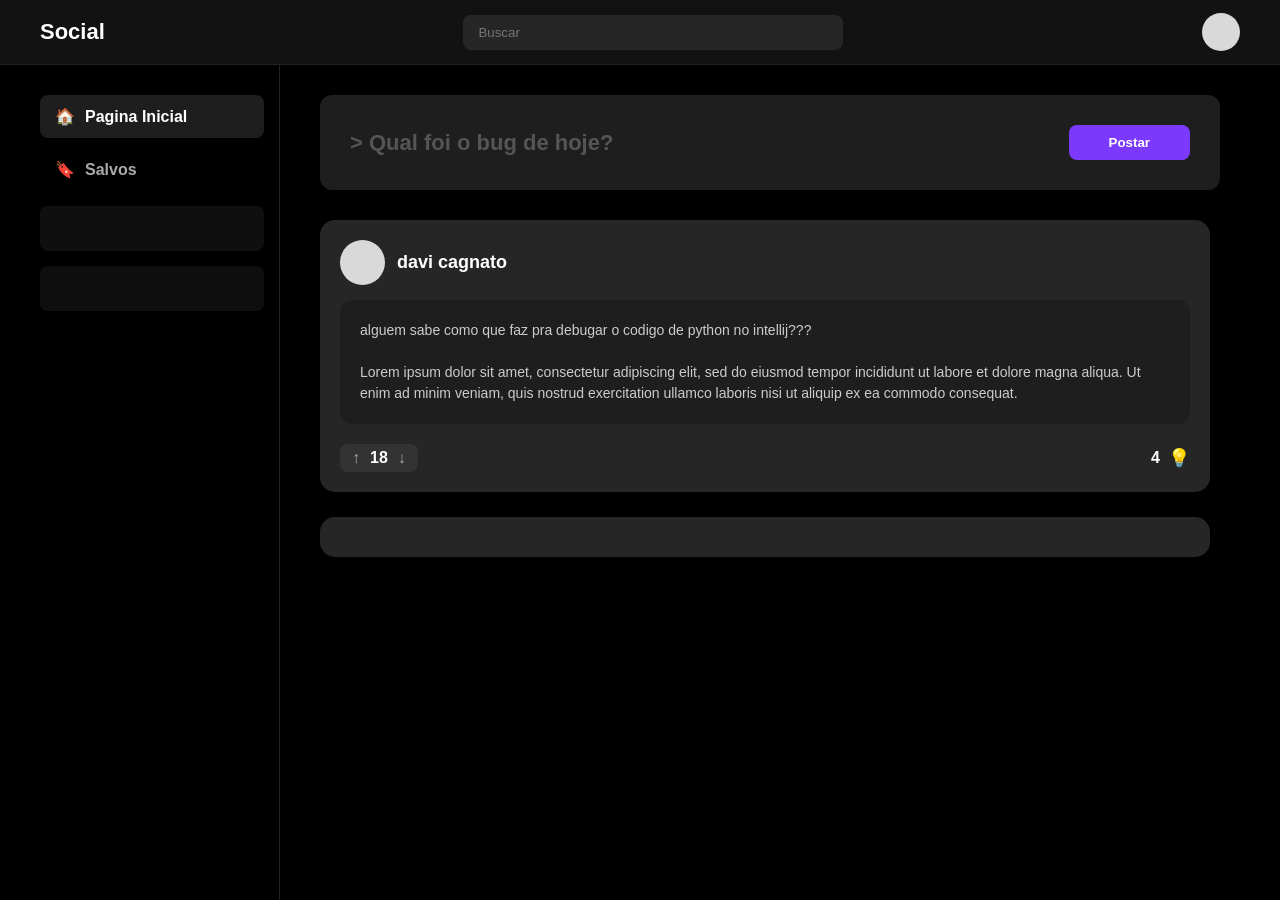
==== public/home/index.html @ e81e312e "wip: salvandoo" ====
<!DOCTYPE html>
<html lang="pt-BR">
<head>
    <meta charset="UTF-8">
    <meta name="viewport" content="width=device-width, initial-scale=1.0">
    <title>Social - Home</title>
    <link rel="stylesheet" href="style.css">
</head>
<body class="dark-theme">

    <header class="app-header">
        <div class="header-container">
            <a href="index.html" class="logo-section logo-link" aria-label="Ir para a pagina inicial">
                <span class="logo-text">Social</span>
                <div class="logo-icon"></div>
            </a>
            <div class="search-section">
                <input type="text" id="search-bar" placeholder="Buscar" class="search-bar">
                <div id="search-results" class="search-results"></div>
            </div>
            <a href="../perfil/perfil.html" class="user-section user-link" aria-label="Ir para o perfil">
                <div class="header-user-avatar"></div>
            </a>
        </div>
    </header>

    <main class="main-content">
        <div class="home-grid">
            <nav class="nav-sidebar">
                <a href="index.html" class="nav-item nav-link active">
                    <span class="nav-icon">&#127968;</span>
                    Pagina Inicial
                </a>
                <div class="nav-item">
                    <span class="nav-icon">&#128278;</span>
                    Salvos
                </div>
                <div class="nav-placeholder"></div>
                <div class="nav-placeholder"></div>
            </nav>

            <section class="feed-section">
                <div class="create-post-card">
                    <h2 class="post-prompt">&gt; Qual foi o bug de hoje?</h2>
                    <button class="btn-postar">Postar</button>
                </div>

                <div class="feed-scroll">
                    <article class="post-card">
                        <header class="post-header">
                            <div class="post-user-avatar"></div>
                            <span class="post-user-name">davi cagnato</span>
                        </header>
                        <div class="post-content-box">
                            <p class="post-text">
                                alguem sabe como que faz pra debugar o codigo de python no intellij??? <br><br>
                                Lorem ipsum dolor sit amet, consectetur adipiscing elit, sed do eiusmod tempor incididunt ut labore et dolore magna aliqua. Ut enim ad minim veniam, quis nostrud exercitation ullamco laboris nisi ut aliquip ex ea commodo consequat.
                            </p>
                        </div>

                        <footer class="post-footer">
                            <div class="post-votes">
                                <span class="vote-arrow">&#8593;</span>
                                <span class="vote-count">18</span>
                                <span class="vote-arrow">&#8595;</span>
                            </div>
                            <div class="post-reactions">
                                <span class="reaction-count">4</span>
                                <span class="reaction-icon">&#128161;</span>
                            </div>
                        </footer>
                    </article>

                    <article class="post-card"></article>
                </div>
            </section>
        </div>
    </main>

    <script src="script.js"></script>
</body>
</html>
---- public/home/style.css ----
/* --- CONFIGURACOES GERAIS --- */
* { margin: 0; padding: 0; box-sizing: border-box; font-family: 'Inter', sans-serif; }
body.dark-theme { background-color: #000; color: #fff; height: 100vh; display: flex; flex-direction: column; overflow: hidden; }

/* HEADER */
.app-header { background-color: #121212; border-bottom: 1px solid #222; padding: 0 20px; height: 65px; display: flex; align-items: center; flex-shrink: 0; }
.header-container { width: 100%; max-width: 1200px; margin: 0 auto; display: flex; justify-content: space-between; align-items: center; gap: 20px; }
.logo-section, .user-section { display: flex; align-items: center; }
.logo-link, .user-link, .nav-link { text-decoration: none; color: inherit; }
.user-link { flex-shrink: 0; cursor: pointer; border-radius: 999px; }
.user-link:hover .header-user-avatar { box-shadow: 0 0 0 3px rgba(123, 57, 253, 0.35); }
.logo-text { font-size: 22px; font-weight: 800; }
.search-section { position: relative; flex: 1; max-width: 380px; margin: 0 24px; }
.search-bar { background-color: #262626; border: none; border-radius: 8px; padding: 10px 15px; color: #fff; width: 100%; outline: none; }
.search-results { position: absolute; top: calc(100% + 8px); left: 0; width: 100%; background-color: #1e1e1e; border: 1px solid #333; border-radius: 10px; display: none; overflow: hidden; z-index: 20; }
.search-results.show { display: block; }
.search-item { padding: 12px 15px; border-bottom: 1px solid #2c2c2c; color: #fff; }
.search-item:last-child { border-bottom: none; }
.search-item strong { color: #7B39FD; }
.search-empty { padding: 12px 15px; color: #aaa; }
.header-user-avatar { width: 38px; height: 38px; background-color: #D9D9D9; border-radius: 50%; }

/* LAYOUT HOME */
.main-content { flex-grow: 1; width: 100%; max-width: 1200px; margin: 0 auto; height: 100%; }
.home-grid { display: grid; grid-template-columns: 240px 1fr; gap: 20px; height: 100%; }

/* SIDEBAR DE NAVEGACAO */
.nav-sidebar { padding-top: 30px; border-right: 1px solid #222; display: flex; flex-direction: column; gap: 10px; padding-right: 15px; }
.nav-item { padding: 12px 15px; border-radius: 8px; cursor: pointer; display: flex; align-items: center; gap: 10px; font-weight: 600; color: #aaa; transition: 0.2s; }
.nav-item.active { background-color: #1e1e1e; color: #fff; }
.nav-item:hover { background-color: #1a1a1a; color: #fff; }
.nav-placeholder { height: 45px; background-color: #1e1e1e; border-radius: 8px; opacity: 0.5; margin-top: 5px; }

/* FEED SECTION */
.feed-section { padding: 30px 20px; display: flex; flex-direction: column; gap: 30px; overflow: hidden; }
.feed-scroll { display: flex; flex-direction: column; gap: 25px; overflow-y: auto; padding-right: 10px; scrollbar-width: none; }
.feed-scroll::-webkit-scrollbar { display: none; }

/* BOX DE CRIAR POST */
.create-post-card { background-color: #1e1e1e; border-radius: 12px; padding: 30px; display: flex; justify-content: space-between; align-items: center; }
.post-prompt { font-size: 22px; color: #555; font-weight: 700; }
.btn-postar { background-color: #7B39FD; color: #fff; border: none; padding: 10px 40px; border-radius: 8px; font-weight: 700; cursor: pointer; transition: 0.2s; }
.btn-postar:hover { background-color: #6a2ee0; }

/* CARD DE POST */
.post-card { background-color: #262626; border-radius: 15px; padding: 20px; display: flex; flex-direction: column; gap: 15px; }
.post-header { display: flex; align-items: center; gap: 12px; }
.post-user-avatar { width: 45px; height: 45px; background-color: #D9D9D9; border-radius: 50%; }
.post-user-name { font-weight: 700; font-size: 18px; color: #fff; }

/* CAIXA DE TEXTO DO POST */
.post-content-box { background-color: #1e1e1e; border-radius: 12px; padding: 20px; }
.post-text { font-size: 14px; color: #ccc; line-height: 1.5; }

/* FOOTER DO POST */
.post-footer { display: flex; justify-content: space-between; align-items: center; padding-top: 5px; }
.post-votes { background-color: #333; padding: 5px 12px; border-radius: 8px; display: flex; align-items: center; gap: 10px; color: #aaa; }
.vote-arrow { cursor: pointer; font-weight: bold; }
.vote-count { font-weight: 700; color: #fff; }

.post-reactions { display: flex; align-items: center; gap: 8px; color: #fff; font-weight: 700; }
.reaction-icon { font-size: 18px; }

@media (max-width: 900px) {
  .home-grid {
    grid-template-columns: 200px 1fr;
    gap: 16px;
  }

  .feed-section {
    padding: 24px 16px 32px 0;
  }

  .create-post-card {
    padding: 24px;
  }
}

@media (max-width: 768px) {
  body.dark-theme {
    min-height: 100vh;
    height: auto;
    overflow-y: auto;
  }

  .app-header {
    height: auto;
    padding: 16px;
  }

  .header-container {
    flex-wrap: wrap;
    gap: 12px;
  }

  .search-section {
    order: 3;
    flex-basis: 100%;
    max-width: none;
    margin: 0;
  }

  .main-content {
    height: auto;
    padding: 0 16px 24px;
  }

  .home-grid {
    grid-template-columns: 1fr;
    height: auto;
    gap: 0;
  }

  .nav-sidebar {
    padding: 16px 0;
    padding-right: 0;
    border-right: none;
    border-bottom: 1px solid #222;
    flex-direction: row;
    overflow-x: auto;
  }

  .nav-item,
  .nav-placeholder {
    flex: 0 0 auto;
  }

  .feed-section {
    padding: 20px 0 32px;
    overflow: visible;
  }

  .feed-scroll {
    overflow: visible;
    padding-right: 0;
  }

  .create-post-card {
    flex-direction: column;
    align-items: flex-start;
    gap: 16px;
  }

  .btn-postar {
    width: 100%;
  }
}

@media (max-width: 480px) {
  .app-header {
    padding: 12px;
  }

  .main-content {
    padding: 0 12px 20px;
  }

  .search-bar {
    padding: 12px 14px;
  }

  .create-post-card,
  .post-card {
    padding: 18px;
  }

  .post-prompt {
    font-size: 18px;
  }
}
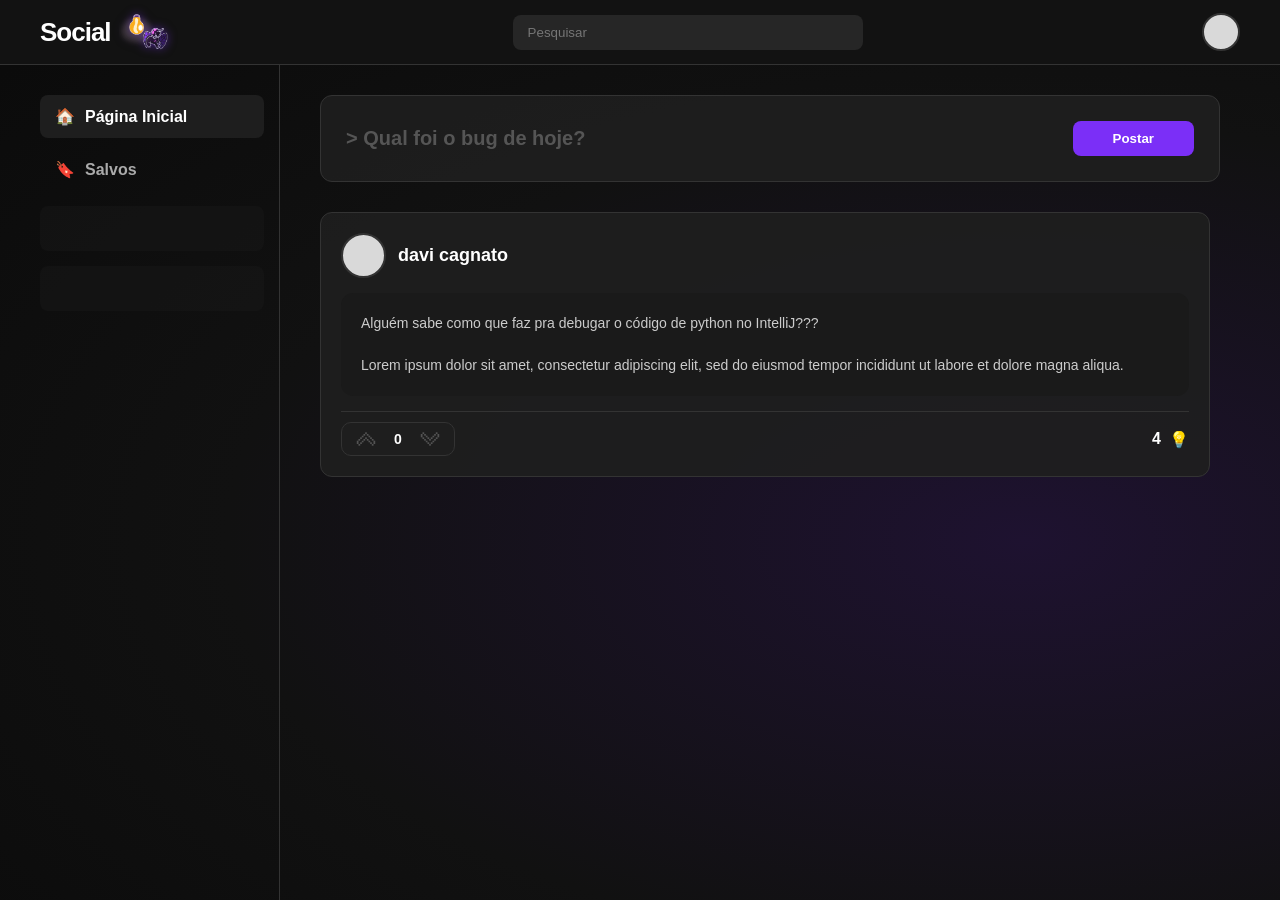
==== commit 10810401: "Mudanças na home e perfil Aplicação da identidade visual nas telas, implementação das funcionalidade" ====
--- a/public/home/index.html
+++ b/public/home/index.html
@@ -3,37 +3,35 @@
 <head>
     <meta charset="UTF-8">
     <meta name="viewport" content="width=device-width, initial-scale=1.0">
-    <title>Social - Home</title>
+    <title>SocialBit - Home</title>
     <link rel="stylesheet" href="style.css">
 </head>
 <body class="dark-theme">
 
     <header class="app-header">
         <div class="header-container">
-            <a href="index.html" class="logo-section logo-link" aria-label="Ir para a pagina inicial">
+            <a href="index.html" class="logo-section logo-link">
                 <span class="logo-text">Social</span>
-                <div class="logo-icon"></div>
+                <img src="../img/bitLampada.png" alt="Bug BitSocial" class="logo-icon-img">
             </a>
             <div class="search-section">
-                <input type="text" id="search-bar" placeholder="Buscar" class="search-bar">
-                <div id="search-results" class="search-results"></div>
+                <input type="text" placeholder="Pesquisar" class="search-bar">
             </div>
-            <a href="../perfil/perfil.html" class="user-section user-link" aria-label="Ir para o perfil">
-                <div class="header-user-avatar"></div>
+            <a href="../perfil/perfil.html" class="user-section user-link">
+                <div class="header-user-avatar" id="header-avatar"></div>
             </a>
         </div>
     </header>
 
     <main class="main-content">
         <div class="home-grid">
+            
             <nav class="nav-sidebar">
-                <a href="index.html" class="nav-item nav-link active">
-                    <span class="nav-icon">&#127968;</span>
-                    Pagina Inicial
-                </a>
-                <div class="nav-item">
-                    <span class="nav-icon">&#128278;</span>
-                    Salvos
+                <div class="nav-item active" data-target="home">
+                    <span class="nav-icon">🏠</span> Página Inicial
+                </div>
+                <div class="nav-item" data-target="saved">
+                    <span class="nav-icon">🔖</span> Salvos
                 </div>
                 <div class="nav-placeholder"></div>
                 <div class="nav-placeholder"></div>
@@ -41,7 +39,7 @@
 
             <section class="feed-section">
                 <div class="create-post-card">
-                    <h2 class="post-prompt">&gt; Qual foi o bug de hoje?</h2>
+                    <h2 class="post-prompt">> Qual foi o bug de hoje?</h2>
                     <button class="btn-postar">Postar</button>
                 </div>
 
@@ -51,27 +49,27 @@
                             <div class="post-user-avatar"></div>
                             <span class="post-user-name">davi cagnato</span>
                         </header>
+                        
                         <div class="post-content-box">
                             <p class="post-text">
-                                alguem sabe como que faz pra debugar o codigo de python no intellij??? <br><br>
-                                Lorem ipsum dolor sit amet, consectetur adipiscing elit, sed do eiusmod tempor incididunt ut labore et dolore magna aliqua. Ut enim ad minim veniam, quis nostrud exercitation ullamco laboris nisi ut aliquip ex ea commodo consequat.
+                                Alguém sabe como que faz pra debugar o código de python no IntelliJ??? <br><br>
+                                Lorem ipsum dolor sit amet, consectetur adipiscing elit, sed do eiusmod tempor incididunt ut labore et dolore magna aliqua.
                             </p>
                         </div>
 
                         <footer class="post-footer">
                             <div class="post-votes">
-                                <span class="vote-arrow">&#8593;</span>
-                                <span class="vote-count">18</span>
-                                <span class="vote-arrow">&#8595;</span>
+                                <div class="vote-arrow upvote" aria-label="Upvote"></div>
+                                <span class="vote-count">0</span>
+                                <div class="vote-arrow downvote" aria-label="Downvote"></div>
                             </div>
                             <div class="post-reactions">
                                 <span class="reaction-count">4</span>
-                                <span class="reaction-icon">&#128161;</span>
+                                <span class="reaction-icon">💡</span>
                             </div>
+
                         </footer>
                     </article>
-
-                    <article class="post-card"></article>
                 </div>
             </section>
         </div>
@@ -79,4 +77,4 @@
 
     <script src="script.js"></script>
 </body>
-</html>
+</html>
--- a/public/home/style.css
+++ b/public/home/style.css
@@ -1,170 +1,331 @@
-/* --- CONFIGURACOES GERAIS --- */
-* { margin: 0; padding: 0; box-sizing: border-box; font-family: 'Inter', sans-serif; }
-body.dark-theme { background-color: #000; color: #fff; height: 100vh; display: flex; flex-direction: column; overflow: hidden; }
-
-/* HEADER */
-.app-header { background-color: #121212; border-bottom: 1px solid #222; padding: 0 20px; height: 65px; display: flex; align-items: center; flex-shrink: 0; }
-.header-container { width: 100%; max-width: 1200px; margin: 0 auto; display: flex; justify-content: space-between; align-items: center; gap: 20px; }
-.logo-section, .user-section { display: flex; align-items: center; }
-.logo-link, .user-link, .nav-link { text-decoration: none; color: inherit; }
-.user-link { flex-shrink: 0; cursor: pointer; border-radius: 999px; }
-.user-link:hover .header-user-avatar { box-shadow: 0 0 0 3px rgba(123, 57, 253, 0.35); }
-.logo-text { font-size: 22px; font-weight: 800; }
-.search-section { position: relative; flex: 1; max-width: 380px; margin: 0 24px; }
-.search-bar { background-color: #262626; border: none; border-radius: 8px; padding: 10px 15px; color: #fff; width: 100%; outline: none; }
-.search-results { position: absolute; top: calc(100% + 8px); left: 0; width: 100%; background-color: #1e1e1e; border: 1px solid #333; border-radius: 10px; display: none; overflow: hidden; z-index: 20; }
-.search-results.show { display: block; }
-.search-item { padding: 12px 15px; border-bottom: 1px solid #2c2c2c; color: #fff; }
-.search-item:last-child { border-bottom: none; }
-.search-item strong { color: #7B39FD; }
-.search-empty { padding: 12px 15px; color: #aaa; }
-.header-user-avatar { width: 38px; height: 38px; background-color: #D9D9D9; border-radius: 50%; }
-
-/* LAYOUT HOME */
-.main-content { flex-grow: 1; width: 100%; max-width: 1200px; margin: 0 auto; height: 100%; }
-.home-grid { display: grid; grid-template-columns: 240px 1fr; gap: 20px; height: 100%; }
-
-/* SIDEBAR DE NAVEGACAO */
-.nav-sidebar { padding-top: 30px; border-right: 1px solid #222; display: flex; flex-direction: column; gap: 10px; padding-right: 15px; }
-.nav-item { padding: 12px 15px; border-radius: 8px; cursor: pointer; display: flex; align-items: center; gap: 10px; font-weight: 600; color: #aaa; transition: 0.2s; }
-.nav-item.active { background-color: #1e1e1e; color: #fff; }
-.nav-item:hover { background-color: #1a1a1a; color: #fff; }
-.nav-placeholder { height: 45px; background-color: #1e1e1e; border-radius: 8px; opacity: 0.5; margin-top: 5px; }
-
-/* FEED SECTION */
-.feed-section { padding: 30px 20px; display: flex; flex-direction: column; gap: 30px; overflow: hidden; }
-.feed-scroll { display: flex; flex-direction: column; gap: 25px; overflow-y: auto; padding-right: 10px; scrollbar-width: none; }
+/* 1. Importação da Fonte Orbitron e Reset de Base */
+@import url("https://fonts.googleapis.com/css2?family=Orbitron:wght@400..900&display=swap");
+
+:root {
+  --bg-color: #0d0d0d;
+  --card-bg: #1e1e1ee6;
+  --input-bg: #262626;
+  --accent-purple: #7b2ff7;
+  --text-white: #ffffff;
+  --text-label: #a0a0a0;
+  --border-color: #333; /* Cor das bordas finas */
+  --upvote-color: #ff4d4d; /* Vermelho para Upvote */
+  --downvote-color: #7b2ff7; /* Roxo para Downvote */
+}
+
+/* 2. Configurações Base do Projeto */
+* {
+    margin: 0;
+    padding: 0;
+    box-sizing: border-box;
+    font-family: "Orbitron", sans-serif; /* Identidade SocialBit */
+}
+
+body.dark-theme {
+    /* Fundo radial geométrico padronizado */
+    background: radial-gradient(ellipse at 80% 60%, #1e1230 0%, #111 55%, #0a0a0a 100%);
+    color: var(--text-white);
+    height: 100vh;
+    display: flex;
+    flex-direction: column;
+    overflow: hidden;
+}
+
+/* --- CABEÇALHO --- */
+.app-header {
+    background-color: #121212;
+    border-bottom: 1px solid var(--border-color);
+    padding: 0 20px;
+    height: 65px;
+    display: flex;
+    align-items: center;
+    flex-shrink: 0;
+}
+
+.header-container {
+    width: 100%;
+    max-width: 1200px;
+    margin: 0 auto;
+    display: flex;
+    justify-content: space-between;
+    align-items: center;
+}
+
+.logo-section { 
+    display: flex; 
+    align-items: center; 
+    gap: 8px; 
+    text-decoration: none; 
+}
+
+.logo-text { 
+    font-size: 26px; 
+    font-weight: 900; 
+    color: #fff; 
+    letter-spacing: -1px; 
+}
+
+.logo-icon-img { 
+    height: 38px; 
+    width: auto; 
+    filter: drop-shadow(0 0 5px rgba(123, 47, 247, 0.5)); 
+}
+
+.search-bar {
+    background-color: var(--input-bg);
+    border: none;
+    border-radius: 8px;
+    padding: 10px 15px;
+    color: #fff;
+    width: 350px;
+    outline: none;
+}
+
+/* Alinhamento do Avatar no Cabeçalho */
+.header-user-avatar { 
+    width: 38px; 
+    height: 38px; 
+    background-color: #D9D9D9; 
+    border-radius: 50%; 
+    background-size: cover; 
+    background-position: center;
+    border: 2px solid var(--border-color); /* Bordas do avatar */
+}
+
+/* --- GRID DA HOME --- */
+.main-content { 
+    flex-grow: 1; 
+    width: 100%; 
+    max-width: 1200px; 
+    margin: 0 auto; 
+    height: 100%; 
+}
+
+.home-grid { 
+    display: grid; 
+    grid-template-columns: 240px 1fr; /* Sidebar estreita e Feed largo */
+    gap: 20px; 
+    height: 100%; 
+}
+
+/* --- SIDEBAR DE NAVEGAÇÃO --- */
+.nav-sidebar { 
+    padding-top: 30px; 
+    border-right: 1px solid var(--border-color); /* Borda lateral */
+    display: flex; 
+    flex-direction: column; 
+    gap: 10px; 
+    padding-right: 15px; 
+}
+
+.nav-item { 
+    padding: 12px 15px; 
+    border-radius: 8px; 
+    cursor: pointer; 
+    display: flex; 
+    align-items: center; 
+    gap: 10px; 
+    font-weight: 600; 
+    color: #aaa; 
+    transition: 0.2s; 
+}
+
+.nav-item.active { 
+    background-color: #1e1e1e; /* Fundo do item ativo */
+    color: #fff; 
+}
+
+.nav-item:hover { 
+    background-color: #1a1a1a; 
+    color: #fff; 
+}
+
+.nav-placeholder { 
+    height: 45px; 
+    background-color: #1e1e1e; 
+    border-radius: 8px; 
+    opacity: 0.3; 
+    margin-top: 5px; 
+}
+
+/* --- FEED SECTION --- */
+.feed-section { 
+    padding: 30px 20px; 
+    display: flex; 
+    flex-direction: column; 
+    gap: 30px; 
+    overflow: hidden; 
+}
+
+.feed-scroll { 
+    display: flex; 
+    flex-direction: column; 
+    gap: 25px; 
+    overflow-y: auto; 
+    padding-right: 10px; 
+    scrollbar-width: none; 
+}
+
 .feed-scroll::-webkit-scrollbar { display: none; }
 
-/* BOX DE CRIAR POST */
-.create-post-card { background-color: #1e1e1e; border-radius: 12px; padding: 30px; display: flex; justify-content: space-between; align-items: center; }
-.post-prompt { font-size: 22px; color: #555; font-weight: 700; }
-.btn-postar { background-color: #7B39FD; color: #fff; border: none; padding: 10px 40px; border-radius: 8px; font-weight: 700; cursor: pointer; transition: 0.2s; }
-.btn-postar:hover { background-color: #6a2ee0; }
-
-/* CARD DE POST */
-.post-card { background-color: #262626; border-radius: 15px; padding: 20px; display: flex; flex-direction: column; gap: 15px; }
-.post-header { display: flex; align-items: center; gap: 12px; }
-.post-user-avatar { width: 45px; height: 45px; background-color: #D9D9D9; border-radius: 50%; }
-.post-user-name { font-weight: 700; font-size: 18px; color: #fff; }
-
-/* CAIXA DE TEXTO DO POST */
-.post-content-box { background-color: #1e1e1e; border-radius: 12px; padding: 20px; }
-.post-text { font-size: 14px; color: #ccc; line-height: 1.5; }
-
-/* FOOTER DO POST */
-.post-footer { display: flex; justify-content: space-between; align-items: center; padding-top: 5px; }
-.post-votes { background-color: #333; padding: 5px 12px; border-radius: 8px; display: flex; align-items: center; gap: 10px; color: #aaa; }
-.vote-arrow { cursor: pointer; font-weight: bold; }
-.vote-count { font-weight: 700; color: #fff; }
-
-.post-reactions { display: flex; align-items: center; gap: 8px; color: #fff; font-weight: 700; }
-.reaction-icon { font-size: 18px; }
-
-@media (max-width: 900px) {
-  .home-grid {
-    grid-template-columns: 200px 1fr;
-    gap: 16px;
-  }
-
-  .feed-section {
-    padding: 24px 16px 32px 0;
-  }
-
-  .create-post-card {
-    padding: 24px;
-  }
-}
-
-@media (max-width: 768px) {
-  body.dark-theme {
-    min-height: 100vh;
-    height: auto;
-    overflow-y: auto;
-  }
-
-  .app-header {
-    height: auto;
-    padding: 16px;
-  }
-
-  .header-container {
-    flex-wrap: wrap;
+/* BOX DE CRIAR POST (Restaurado) */
+.create-post-card { 
+    background-color: var(--card-bg); 
+    border-radius: 12px; 
+    padding: 25px; 
+    display: flex; 
+    justify-content: space-between; 
+    align-items: center; 
+    border: 1px solid var(--border-color); /* Borda fina */
+}
+
+.post-prompt { 
+    font-size: 20px; 
+    color: #555; 
+    font-weight: 700; 
+}
+
+.btn-postar { 
+    background-color: var(--accent-purple); 
+    color: #fff; 
+    border: none; 
+    padding: 10px 40px; 
+    border-radius: 8px; 
+    font-weight: 700; 
+    cursor: pointer; 
+    transition: 0.2s; 
+}
+
+.btn-postar:hover { 
+    background-color: #6a2ee0; 
+    transform: translateY(-2px); 
+}
+
+/* --- CARDS DE POST (Restaurados e Padronizados) --- */
+.post-card { 
+    background-color: var(--card-bg); /* Fundo do card */
+    border-radius: 12px; 
+    padding: 20px; 
+    display: flex; 
+    flex-direction: column; 
+    gap: 15px; 
+    border: 1px solid var(--border-color); /* Borda fina */
+}
+
+.post-header { 
+    display: flex; 
+    align-items: center; 
+    gap: 12px; 
+}
+
+.post-user-avatar { 
+    width: 45px; 
+    height: 45px; 
+    background-color: #D9D9D9; 
+    border-radius: 50%; 
+    border: 2px solid var(--border-color);
+}
+
+.post-user-name { 
+    font-weight: 700; 
+    font-size: 18px; 
+    color: #fff; 
+}
+
+.post-content-box { 
+    background-color: #1a1a1a; 
+    border-radius: 12px; 
+    padding: 20px; 
+}
+
+.post-text { 
+    font-size: 14px; 
+    color: #ccc; 
+    line-height: 1.5; 
+    font-family: sans-serif; /* Texto em sans-serif para legibilidade */
+}
+
+/* --- RODAPÉ DO POST (Ordem e Alinhamento Restaurados) --- */
+.post-footer { 
+    display: flex; 
+    justify-content: space-between; /* Awards(1º) na Esquerda, Votos(2º) na Direita */
+    align-items: center; 
+    padding-top: 10px; 
+    border-top: 1px solid var(--border-color); /* Linha divisória fina */
+}
+
+.post-reactions {
+    display: flex;
+    align-items: center;
+    gap: 8px;
+    color: var(--text-white);
+    font-weight: 700;
+}
+
+.post-votes {
+    background-color: #1e1e1e; /* Fundo escuro para os votos */
+    padding: 6px 14px;
+    border-radius: 10px;
+    display: flex;
+    align-items: center;
     gap: 12px;
-  }
-
-  .search-section {
-    order: 3;
-    flex-basis: 100%;
-    max-width: none;
-    margin: 0;
-  }
-
-  .main-content {
-    height: auto;
-    padding: 0 16px 24px;
-  }
-
-  .home-grid {
-    grid-template-columns: 1fr;
-    height: auto;
-    gap: 0;
-  }
-
-  .nav-sidebar {
-    padding: 16px 0;
-    padding-right: 0;
-    border-right: none;
-    border-bottom: 1px solid #222;
-    flex-direction: row;
-    overflow-x: auto;
-  }
-
-  .nav-item,
-  .nav-placeholder {
-    flex: 0 0 auto;
-  }
-
-  .feed-section {
-    padding: 20px 0 32px;
-    overflow: visible;
-  }
-
-  .feed-scroll {
-    overflow: visible;
-    padding-right: 0;
-  }
-
-  .create-post-card {
-    flex-direction: column;
-    align-items: flex-start;
-    gap: 16px;
-  }
-
-  .btn-postar {
-    width: 100%;
-  }
-}
-
-@media (max-width: 480px) {
-  .app-header {
-    padding: 12px;
-  }
-
-  .main-content {
-    padding: 0 12px 20px;
-  }
-
-  .search-bar {
-    padding: 12px 14px;
-  }
-
-  .create-post-card,
-  .post-card {
-    padding: 18px;
-  }
-
-  .post-prompt {
-    font-size: 18px;
-  }
-}
+    border: 1px solid var(--border-color);
+}
+
+/* --- ESTILIZAÇÃO E ANIMAÇÃO DAS SETAS --- */
+@keyframes vote-pop {
+    0% { transform: rotate(var(--rot)) scale(1); }
+    50% { transform: rotate(var(--rot)) scale(1.4); }
+    100% { transform: rotate(var(--rot)) scale(1); }
+}
+
+.animating {
+    animation: vote-pop 0.3s ease-out;
+}
+
+.vote-arrow {
+    width: 20px;
+    height: 20px;
+    background-color: #555; 
+    cursor: pointer;
+    transform: rotate(var(--rot));
+    transition: background-color 0.3s;
+    
+    /* Máscara para a seta pixelada */
+    mask-image: url('../img/pixelarrow.png');
+    mask-size: contain;
+    mask-repeat: no-repeat;
+    mask-position: center;
+    -webkit-mask-image: url('../img/pixelarrow.png');
+    -webkit-mask-size: contain;
+    -webkit-mask-repeat: no-repeat;
+    -webkit-mask-position: center;
+}
+
+/* ORIENTAÇÃO VERTICAL CORRIGIDA */
+.upvote {
+    --rot: -90deg; /* Aponta para CIMA */
+}
+
+.downvote {
+    --rot: 90deg; /* Aponta para BAIXO */
+}
+
+.vote-arrow:hover { background-color: #888; }
+
+/* CORES ATIVAS (Reddit Style) */
+.vote-arrow.upvoted { 
+    background-color: var(--upvote-color); 
+}
+
+.vote-arrow.downvoted { 
+    background-color: var(--downvote-color); 
+}
+
+.vote-count { 
+    font-size: 14px; 
+    font-weight: 700; 
+    color: #fff; 
+    min-width: 20px; 
+    text-align: center; 
+}
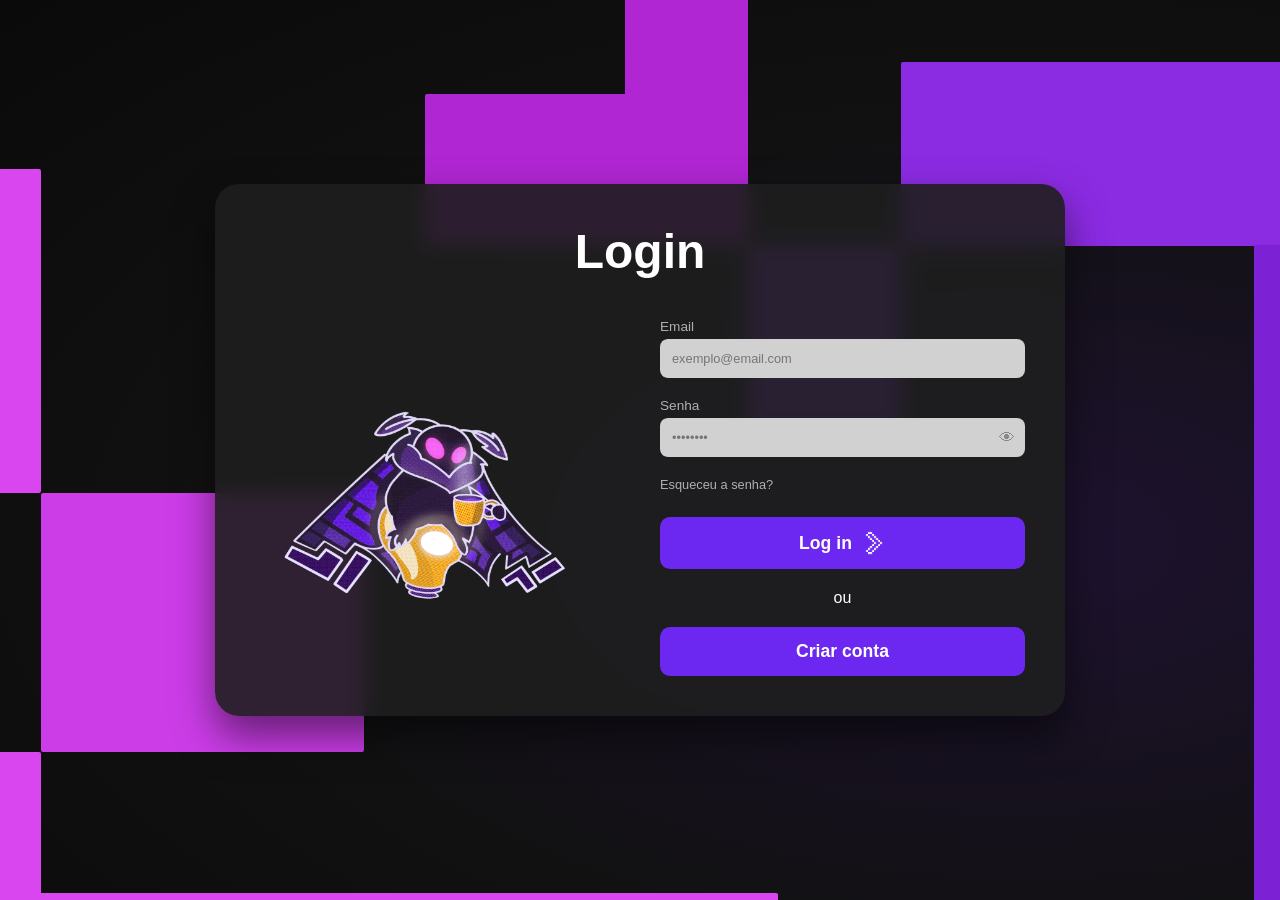
==== commit cd1db7af: "feat: atualizar backend e fluxos do frontend" ====
--- a/public/home/index.html
+++ b/public/home/index.html
@@ -15,7 +15,8 @@
                 <img src="../img/bitLampada.png" alt="Bug BitSocial" class="logo-icon-img">
             </a>
             <div class="search-section">
-                <input type="text" placeholder="Pesquisar" class="search-bar">
+                <input type="text" placeholder="Pesquisar usuários..." class="search-bar" id="main-search">
+                <div class="search-results" id="search-results"></div>
             </div>
             <a href="../perfil/perfil.html" class="user-section user-link">
                 <div class="header-user-avatar" id="header-avatar"></div>
@@ -38,38 +39,30 @@
             </nav>
 
             <section class="feed-section">
-                <div class="create-post-card">
-                    <h2 class="post-prompt">> Qual foi o bug de hoje?</h2>
-                    <button class="btn-postar">Postar</button>
+                <div class="create-post-card" id="create-post-card">
+                    <div class="create-post-top">
+                        <h2 class="post-prompt">> Qual foi o bug de hoje?</h2>
+                        <button class="btn-postar" id="btn-toggle-post" type="button">Postar</button>
+                    </div>
+
+                    <form class="post-composer is-hidden" id="post-composer-form">
+                        <textarea
+                            id="post-content"
+                            class="composer-input"
+                            maxlength="500"
+                            placeholder="Compartilhe seu bug, dica ou duvida com a comunidade..."
+                        ></textarea>
+
+                        <div class="composer-actions">
+                            <span class="composer-counter" id="post-counter">0/500</span>
+                            <button class="btn-cancel-post" id="btn-cancel-post" type="button">Cancelar</button>
+                            <button class="btn-send-post" id="btn-send-post" type="submit">Publicar</button>
+                        </div>
+                    </form>
                 </div>
 
-                <div class="feed-scroll">
-                    <article class="post-card">
-                        <header class="post-header">
-                            <div class="post-user-avatar"></div>
-                            <span class="post-user-name">davi cagnato</span>
-                        </header>
-                        
-                        <div class="post-content-box">
-                            <p class="post-text">
-                                Alguém sabe como que faz pra debugar o código de python no IntelliJ??? <br><br>
-                                Lorem ipsum dolor sit amet, consectetur adipiscing elit, sed do eiusmod tempor incididunt ut labore et dolore magna aliqua.
-                            </p>
-                        </div>
-
-                        <footer class="post-footer">
-                            <div class="post-votes">
-                                <div class="vote-arrow upvote" aria-label="Upvote"></div>
-                                <span class="vote-count">0</span>
-                                <div class="vote-arrow downvote" aria-label="Downvote"></div>
-                            </div>
-                            <div class="post-reactions">
-                                <span class="reaction-count">4</span>
-                                <span class="reaction-icon">💡</span>
-                            </div>
-
-                        </footer>
-                    </article>
+                <div class="feed-scroll" id="feed-scroll">
+                    <p class="feed-loading">Carregando posts...</p>
                 </div>
             </section>
         </div>
--- a/public/home/style.css
+++ b/public/home/style.css
@@ -26,9 +26,39 @@
     background: radial-gradient(ellipse at 80% 60%, #1e1230 0%, #111 55%, #0a0a0a 100%);
     color: var(--text-white);
     height: 100vh;
+    min-height: 100dvh;
     display: flex;
     flex-direction: column;
     overflow: hidden;
+}
+
+/* Acessibilidade de toque */
+button,
+.nav-item,
+.search-result-item,
+.post-menu-trigger,
+.post-menu-item,
+.post-action-btn {
+    touch-action: manipulation;
+    -webkit-tap-highlight-color: rgba(123, 47, 247, 0.2);
+}
+
+@media (pointer: coarse) {
+    .search-bar,
+    .nav-item,
+    .search-result-item,
+    .post-menu-item,
+    .btn-postar,
+    .btn-cancel-post,
+    .btn-send-post {
+        min-height: 44px;
+    }
+
+    .post-menu-trigger,
+    .post-action-btn {
+        min-width: 44px;
+        min-height: 44px;
+    }
 }
 
 /* --- CABEÇALHO --- */
@@ -49,6 +79,8 @@
     display: flex;
     justify-content: space-between;
     align-items: center;
+    gap: 14px;
+    min-width: 0;
 }
 
 .logo-section { 
@@ -56,6 +88,13 @@
     align-items: center; 
     gap: 8px; 
     text-decoration: none; 
+    min-width: 0;
+}
+
+.user-link,
+.user-section {
+    display: inline-flex;
+    flex: 0 0 auto;
 }
 
 .logo-text { 
@@ -63,6 +102,7 @@
     font-weight: 900; 
     color: #fff; 
     letter-spacing: -1px; 
+    white-space: nowrap;
 }
 
 .logo-icon-img { 
@@ -77,8 +117,74 @@
     border-radius: 8px;
     padding: 10px 15px;
     color: #fff;
-    width: 350px;
+    width: min(350px, 100%);
     outline: none;
+}
+
+.search-section {
+    position: relative;
+    flex: 1;
+    max-width: 420px;
+    min-width: 0;
+}
+
+.search-results {
+    position: absolute;
+    top: calc(100% + 8px);
+    left: 0;
+    width: 100%;
+    max-height: 290px;
+    overflow-y: auto;
+    display: none;
+    flex-direction: column;
+    background: #090909;
+    border: 1px solid #2e2e2e;
+    border-radius: 12px;
+    box-shadow: 0 14px 28px rgba(0, 0, 0, 0.35);
+    z-index: 15;
+}
+
+.search-results.is-visible {
+    display: flex;
+}
+
+.search-result-item {
+    width: 100%;
+    background: transparent;
+    border: none;
+    color: #e3e3e3;
+    text-align: left;
+    padding: 12px 14px;
+    border-bottom: 1px solid #1c1c1c;
+    cursor: pointer;
+    display: flex;
+    flex-direction: column;
+    gap: 3px;
+}
+
+.search-result-item:last-child {
+    border-bottom: none;
+}
+
+.search-result-item:hover {
+    background: #151515;
+}
+
+.search-result-username {
+    font-weight: 700;
+    color: #ffffff;
+}
+
+.search-result-name {
+    font-size: 12px;
+    color: #9f9f9f;
+    font-family: sans-serif;
+}
+
+.search-result-empty {
+    padding: 12px 14px;
+    color: #9f9f9f;
+    font-size: 13px;
 }
 
 /* Alinhamento do Avatar no Cabeçalho */
@@ -99,13 +205,16 @@
     max-width: 1200px; 
     margin: 0 auto; 
     height: 100%; 
+    min-height: 0;
+    overflow-x: hidden;
 }
 
 .home-grid { 
     display: grid; 
-    grid-template-columns: 240px 1fr; /* Sidebar estreita e Feed largo */
+    grid-template-columns: minmax(180px, 240px) minmax(0, 1fr); /* Sidebar estreita e Feed largo */
     gap: 20px; 
     height: 100%; 
+    min-height: 0;
 }
 
 /* --- SIDEBAR DE NAVEGAÇÃO --- */
@@ -116,6 +225,7 @@
     flex-direction: column; 
     gap: 10px; 
     padding-right: 15px; 
+    min-width: 0;
 }
 
 .nav-item { 
@@ -155,6 +265,8 @@
     flex-direction: column; 
     gap: 30px; 
     overflow: hidden; 
+    min-height: 0;
+    min-width: 0;
 }
 
 .feed-scroll { 
@@ -162,11 +274,26 @@
     flex-direction: column; 
     gap: 25px; 
     overflow-y: auto; 
+    overflow-x: hidden;
     padding-right: 10px; 
+    flex: 1;
+    min-height: 0;
     scrollbar-width: none; 
 }
 
 .feed-scroll::-webkit-scrollbar { display: none; }
+
+.feed-loading,
+.feed-empty {
+    background-color: var(--card-bg);
+    border: 1px dashed var(--border-color);
+    border-radius: 12px;
+    padding: 22px;
+    color: #9d9d9d;
+    text-align: center;
+    font-size: 14px;
+    letter-spacing: 0.3px;
+}
 
 /* BOX DE CRIAR POST (Restaurado) */
 .create-post-card { 
@@ -174,9 +301,96 @@
     border-radius: 12px; 
     padding: 25px; 
     display: flex; 
-    justify-content: space-between; 
-    align-items: center; 
+    flex-direction: column;
+    gap: 14px;
     border: 1px solid var(--border-color); /* Borda fina */
+}
+
+.create-post-top {
+    display: flex;
+    justify-content: space-between;
+    align-items: center;
+    gap: 16px;
+}
+
+.post-composer {
+    display: flex;
+    flex-direction: column;
+    gap: 10px;
+}
+
+.post-composer.is-hidden {
+    display: none;
+}
+
+.composer-input {
+    width: 100%;
+    min-height: 120px;
+    resize: vertical;
+    padding: 14px;
+    border-radius: 10px;
+    border: 1px solid #3a3a3a;
+    background: #151515;
+    color: #f0f0f0;
+    font-family: sans-serif;
+    font-size: 14px;
+    line-height: 1.45;
+    outline: none;
+    transition: border-color 0.2s ease, box-shadow 0.2s ease;
+}
+
+.composer-input:focus {
+    border-color: var(--accent-purple);
+    box-shadow: 0 0 0 2px rgba(123, 47, 247, 0.22);
+}
+
+.composer-actions {
+    display: flex;
+    align-items: center;
+    justify-content: flex-end;
+    gap: 10px;
+}
+
+.composer-counter {
+    margin-right: auto;
+    color: #8c8c8c;
+    font-size: 12px;
+    letter-spacing: 0.2px;
+}
+
+.btn-cancel-post,
+.btn-send-post {
+    border: 1px solid transparent;
+    border-radius: 8px;
+    padding: 8px 16px;
+    font-weight: 700;
+    cursor: pointer;
+    transition: 0.2s;
+}
+
+.btn-cancel-post {
+    background: #222;
+    color: #d1d1d1;
+    border-color: #3d3d3d;
+}
+
+.btn-cancel-post:hover {
+    background: #2a2a2a;
+}
+
+.btn-send-post {
+    background: var(--accent-purple);
+    color: #fff;
+}
+
+.btn-send-post:hover {
+    background: #6a2ee0;
+}
+
+.btn-send-post:disabled,
+.btn-send-post.is-sending {
+    opacity: 0.7;
+    cursor: not-allowed;
 }
 
 .post-prompt { 
@@ -201,6 +415,10 @@
     transform: translateY(-2px); 
 }
 
+.btn-postar.is-disabled {
+    opacity: 0.6;
+}
+
 /* --- CARDS DE POST (Restaurados e Padronizados) --- */
 .post-card { 
     background-color: var(--card-bg); /* Fundo do card */
@@ -210,12 +428,126 @@
     flex-direction: column; 
     gap: 15px; 
     border: 1px solid var(--border-color); /* Borda fina */
+    min-width: 0;
+    max-width: 100%;
+}
+
+.post-card.post-enter {
+    opacity: 0;
+    transform: translateY(12px);
+    animation: post-enter 0.35s ease forwards;
+}
+
+.post-card.is-removing {
+    animation: post-remove 0.24s ease forwards;
 }
 
 .post-header { 
     display: flex; 
+    justify-content: space-between;
     align-items: center; 
     gap: 12px; 
+}
+
+.post-header-actions {
+    display: flex;
+    align-items: center;
+    gap: 8px;
+    margin-left: auto;
+}
+
+.post-menu-wrapper {
+    position: relative;
+}
+
+.post-menu-trigger {
+    width: 36px;
+    height: 36px;
+    border-radius: 50%;
+    border: 1px solid #343434;
+    background: #151515;
+    color: #d4d4d4;
+    font-size: 18px;
+    line-height: 1;
+    cursor: pointer;
+    display: grid;
+    place-items: center;
+    transition: border-color 0.2s ease, background-color 0.2s ease;
+}
+
+.post-menu-trigger:hover {
+    border-color: #5a5a5a;
+    background: #202020;
+}
+
+.post-menu-content {
+    position: absolute;
+    top: calc(100% + 10px);
+    right: 0;
+    min-width: 210px;
+    max-width: calc(100vw - 24px);
+    display: none;
+    flex-direction: column;
+    gap: 3px;
+    padding: 10px;
+    border-radius: 14px;
+    border: 1px solid #343434;
+    background: #050505;
+    box-shadow: 0 16px 30px rgba(0, 0, 0, 0.42), 0 0 0 1px rgba(255, 255, 255, 0.04) inset;
+    z-index: 8;
+}
+
+.post-menu-wrapper.open .post-menu-content {
+    display: flex;
+}
+
+.post-menu-item {
+    width: 100%;
+    border: 1px solid transparent;
+    border-radius: 10px;
+    background: transparent;
+    color: #dfdfdf;
+    display: flex;
+    align-items: center;
+    gap: 10px;
+    text-align: left;
+    padding: 10px 12px;
+    font-weight: 700;
+    cursor: pointer;
+    transition: background-color 0.2s ease, border-color 0.2s ease;
+}
+
+.post-menu-item:hover {
+    background: #151515;
+    border-color: #2d2d2d;
+}
+
+.post-menu-item.danger {
+    color: #ffb4b4;
+}
+
+.post-menu-item.danger:hover {
+    border-color: #5b2a2a;
+    background: #200d0d;
+}
+
+.post-menu-item.danger.is-loading {
+    opacity: 0.72;
+    cursor: not-allowed;
+}
+
+.menu-item-icon {
+    width: 18px;
+    display: inline-flex;
+    justify-content: center;
+    opacity: 0.85;
+}
+
+.post-user-meta {
+    display: flex;
+    align-items: center;
+    gap: 12px;
+    min-width: 0;
 }
 
 .post-user-avatar { 
@@ -230,36 +562,52 @@
     font-weight: 700; 
     font-size: 18px; 
     color: #fff; 
+    overflow-wrap: anywhere;
+    word-break: break-word;
 }
 
 .post-content-box { 
     background-color: #1a1a1a; 
     border-radius: 12px; 
     padding: 20px; 
+    min-width: 0;
+    overflow: hidden;
 }
 
 .post-text { 
-    font-size: 14px; 
+    font-size: clamp(12px, 1.05vw, 14px); 
     color: #ccc; 
     line-height: 1.5; 
+    white-space: pre-wrap;
+    overflow-wrap: anywhere;
+    word-break: break-word;
+    hyphens: auto;
     font-family: sans-serif; /* Texto em sans-serif para legibilidade */
+}
+
+@media (max-width: 1240px) {
+    .home-grid {
+        grid-template-columns: minmax(150px, 210px) minmax(0, 1fr);
+        gap: 14px;
+    }
+
+    .feed-section {
+        padding: 24px 14px;
+    }
+
+    .nav-item {
+        padding: 10px 12px;
+        font-size: 13px;
+    }
 }
 
 /* --- RODAPÉ DO POST (Ordem e Alinhamento Restaurados) --- */
 .post-footer { 
     display: flex; 
-    justify-content: space-between; /* Awards(1º) na Esquerda, Votos(2º) na Direita */
+    justify-content: space-between;
     align-items: center; 
     padding-top: 10px; 
     border-top: 1px solid var(--border-color); /* Linha divisória fina */
-}
-
-.post-reactions {
-    display: flex;
-    align-items: center;
-    gap: 8px;
-    color: var(--text-white);
-    font-weight: 700;
 }
 
 .post-votes {
@@ -272,7 +620,70 @@
     border: 1px solid var(--border-color);
 }
 
+.post-social-actions {
+    display: flex;
+    align-items: center;
+    gap: 8px;
+}
+
+.post-action-btn {
+    width: 34px;
+    height: 34px;
+    border-radius: 50%;
+    border: 1px solid #333;
+    background: #161616;
+    color: #8f9ba8;
+    cursor: pointer;
+    display: grid;
+    place-items: center;
+    font-size: 17px;
+    transition: transform 0.2s ease, border-color 0.2s ease, color 0.2s ease, background-color 0.2s ease;
+}
+
+.post-action-btn:hover {
+    transform: translateY(-1px);
+    border-color: #4a4a4a;
+    color: #dde7f0;
+    background: #1f1f1f;
+}
+
+.post-action-btn:disabled,
+.post-action-btn.is-loading {
+    opacity: 0.65;
+    cursor: not-allowed;
+    transform: none;
+}
+
+.share-action-btn.is-shared {
+    color: #66d4ff;
+    border-color: rgba(102, 212, 255, 0.55);
+}
+
+.save-flag-btn {
+    font-size: 19px;
+}
+
+.save-flag-btn.is-saved {
+    color: #82ebeb;
+    border-color: rgba(130, 235, 235, 0.52);
+    background: #102122;
+}
+
 /* --- ESTILIZAÇÃO E ANIMAÇÃO DAS SETAS --- */
+@keyframes post-enter {
+    to {
+        opacity: 1;
+        transform: translateY(0);
+    }
+}
+
+@keyframes post-remove {
+    to {
+        opacity: 0;
+        transform: translateX(24px) scale(0.98);
+    }
+}
+
 @keyframes vote-pop {
     0% { transform: rotate(var(--rot)) scale(1); }
     50% { transform: rotate(var(--rot)) scale(1.4); }
@@ -328,4 +739,458 @@
     color: #fff; 
     min-width: 20px; 
     text-align: center; 
+}
+
+@media (max-width: 1180px) {
+    body.dark-theme {
+        overflow-y: auto;
+    }
+
+    .main-content {
+        height: auto;
+        max-width: 100%;
+        padding: 0 14px 20px;
+    }
+
+    .home-grid {
+        grid-template-columns: 1fr;
+        gap: 0;
+        height: auto;
+    }
+
+    .nav-sidebar {
+        border-right: none;
+        border-bottom: 1px solid var(--border-color);
+        padding: 14px 0 12px;
+        flex-direction: row;
+        gap: 8px;
+        overflow-x: auto;
+        scrollbar-width: none;
+    }
+
+    .nav-sidebar::-webkit-scrollbar {
+        display: none;
+    }
+
+    .nav-item {
+        flex: 0 0 auto;
+        white-space: nowrap;
+        font-size: 14px;
+        padding: 10px 12px;
+    }
+
+    .nav-placeholder {
+        display: none;
+    }
+
+    .feed-section {
+        padding: 16px 0 22px;
+        gap: 18px;
+        overflow: visible;
+    }
+
+    .feed-scroll {
+        padding-right: 2px;
+        overflow-y: visible;
+    }
+}
+
+@media (max-width: 980px) {
+    .app-header {
+        height: auto;
+        padding: 8px 10px;
+    }
+
+    .header-container {
+        display: flex;
+        flex-wrap: nowrap;
+        align-items: center;
+        gap: 8px;
+    }
+
+    .logo-section {
+        flex: 0 1 auto;
+        max-width: 46%;
+    }
+
+    .user-link,
+    .user-section {
+        flex: 0 0 auto;
+        justify-self: auto;
+    }
+
+    .search-section {
+        flex: 1 1 auto;
+        min-width: 110px;
+        max-width: none;
+        width: auto;
+    }
+
+    .search-bar,
+    .search-results {
+        width: 100%;
+    }
+
+    .logo-text {
+        font-size: clamp(16px, 4.2vw, 22px);
+    }
+
+    .logo-icon-img {
+        height: clamp(22px, 4.8vw, 32px);
+    }
+
+    .header-user-avatar {
+        width: clamp(30px, 4.6vw, 34px);
+        height: clamp(30px, 4.6vw, 34px);
+    }
+
+    .search-bar {
+        padding: 8px 10px;
+        font-size: clamp(12px, 2.1vw, 14px);
+    }
+}
+
+@media (max-width: 720px) {
+    .main-content {
+        padding: 0 10px 18px;
+    }
+
+    .logo-text {
+        font-size: 22px;
+    }
+
+    .logo-icon-img {
+        height: 32px;
+    }
+
+    .create-post-top {
+        flex-wrap: wrap;
+    }
+
+    .btn-postar {
+        width: 100%;
+    }
+
+    .composer-actions {
+        flex-wrap: wrap;
+    }
+
+    .btn-cancel-post,
+    .btn-send-post {
+        flex: 1;
+    }
+
+    .post-header {
+        flex-wrap: wrap;
+    }
+
+    .post-user-meta {
+        width: 100%;
+    }
+
+    .post-header-actions {
+        width: auto;
+        justify-content: flex-end;
+    }
+
+    .create-post-card,
+    .post-card {
+        padding: 16px;
+    }
+
+    .post-footer {
+        flex-wrap: wrap;
+        gap: 10px;
+    }
+
+    .post-social-actions {
+        margin-left: auto;
+    }
+
+    .post-menu-content {
+        right: -4px;
+        min-width: 188px;
+    }
+}
+
+@media (max-width: 520px) {
+    .app-header {
+        padding: 9px 10px;
+    }
+
+    .main-content {
+        padding: 0 8px 14px;
+    }
+
+    .post-prompt {
+        font-size: 16px;
+    }
+
+    .composer-counter {
+        width: 100%;
+        margin-right: 0;
+    }
+
+    .btn-cancel-post,
+    .btn-send-post {
+        width: 100%;
+    }
+
+    .post-votes {
+        width: 100%;
+        justify-content: center;
+    }
+
+    .post-menu-content {
+        min-width: 172px;
+    }
+}
+
+@media (max-width: 360px) {
+    .app-header {
+        padding: 8px;
+    }
+
+    .logo-text {
+        font-size: 19px;
+    }
+
+    .logo-icon-img {
+        height: 28px;
+    }
+
+    .header-user-avatar {
+        width: 32px;
+        height: 32px;
+    }
+
+    .search-bar {
+        padding: 9px 11px;
+        font-size: 13px;
+    }
+
+    .main-content {
+        padding: 0 6px 12px;
+    }
+
+    .nav-sidebar {
+        padding: 10px 0;
+        gap: 6px;
+    }
+
+    .nav-item {
+        font-size: 12px;
+        padding: 8px 10px;
+        gap: 6px;
+    }
+
+    .feed-section {
+        gap: 12px;
+        padding: 12px 0 14px;
+    }
+
+    .create-post-card,
+    .post-card {
+        padding: 12px;
+    }
+
+    .post-prompt {
+        font-size: 14px;
+    }
+
+    .btn-postar {
+        padding: 8px 14px;
+        font-size: 13px;
+    }
+
+    .composer-input {
+        min-height: 96px;
+        padding: 10px;
+        font-size: 13px;
+    }
+
+    .btn-cancel-post,
+    .btn-send-post {
+        padding: 9px 12px;
+        font-size: 13px;
+    }
+
+    .post-user-avatar {
+        width: 38px;
+        height: 38px;
+    }
+
+    .post-user-name {
+        font-size: 15px;
+    }
+
+    .post-content-box {
+        padding: 12px;
+    }
+
+    .post-text {
+        font-size: 13px;
+    }
+
+    .post-votes {
+        padding: 5px 10px;
+        gap: 10px;
+    }
+
+    .post-action-btn {
+        width: 30px;
+        height: 30px;
+        font-size: 15px;
+    }
+
+    .post-menu-content {
+        min-width: 160px;
+        padding: 8px;
+    }
+
+    .post-menu-item {
+        padding: 9px 10px;
+        font-size: 12px;
+    }
+}
+
+@media (max-width: 320px) {
+    .app-header {
+        padding: 7px;
+    }
+
+    .header-container {
+        gap: 6px;
+    }
+
+    .logo-text {
+        font-size: 17px;
+    }
+
+    .logo-icon-img {
+        height: 24px;
+    }
+
+    .header-user-avatar {
+        width: 30px;
+        height: 30px;
+    }
+
+    .search-bar {
+        padding: 8px 10px;
+        font-size: 12px;
+    }
+
+    .search-result-item {
+        padding: 10px 11px;
+    }
+
+    .search-result-name {
+        font-size: 11px;
+    }
+
+    .main-content {
+        padding: 0 5px 10px;
+    }
+
+    .nav-sidebar {
+        padding: 8px 0;
+        gap: 5px;
+    }
+
+    .nav-item {
+        font-size: 11px;
+        padding: 7px 8px;
+        gap: 5px;
+    }
+
+    .nav-icon {
+        font-size: 12px;
+    }
+
+    .feed-section {
+        gap: 10px;
+        padding: 10px 0 12px;
+    }
+
+    .create-post-card,
+    .post-card {
+        padding: 10px;
+    }
+
+    .post-prompt {
+        font-size: 13px;
+    }
+
+    .btn-postar {
+        padding: 8px 12px;
+        font-size: 12px;
+    }
+
+    .composer-input {
+        min-height: 88px;
+        padding: 9px;
+        font-size: 12px;
+    }
+
+    .composer-counter {
+        font-size: 11px;
+    }
+
+    .btn-cancel-post,
+    .btn-send-post {
+        padding: 8px 10px;
+        font-size: 12px;
+    }
+
+    .post-user-avatar {
+        width: 34px;
+        height: 34px;
+    }
+
+    .post-user-name {
+        font-size: 14px;
+    }
+
+    .post-content-box {
+        padding: 10px;
+    }
+
+    .post-text {
+        font-size: 12px;
+    }
+
+    .post-footer {
+        gap: 8px;
+    }
+
+    .post-votes {
+        padding: 4px 8px;
+        gap: 8px;
+    }
+
+    .vote-arrow {
+        width: 16px;
+        height: 16px;
+    }
+
+    .vote-count {
+        font-size: 12px;
+    }
+
+    .post-action-btn {
+        width: 28px;
+        height: 28px;
+        font-size: 14px;
+    }
+
+    .post-menu-content {
+        min-width: 148px;
+        padding: 7px;
+    }
+
+    .post-menu-item {
+        padding: 8px 9px;
+        font-size: 11px;
+    }
 }
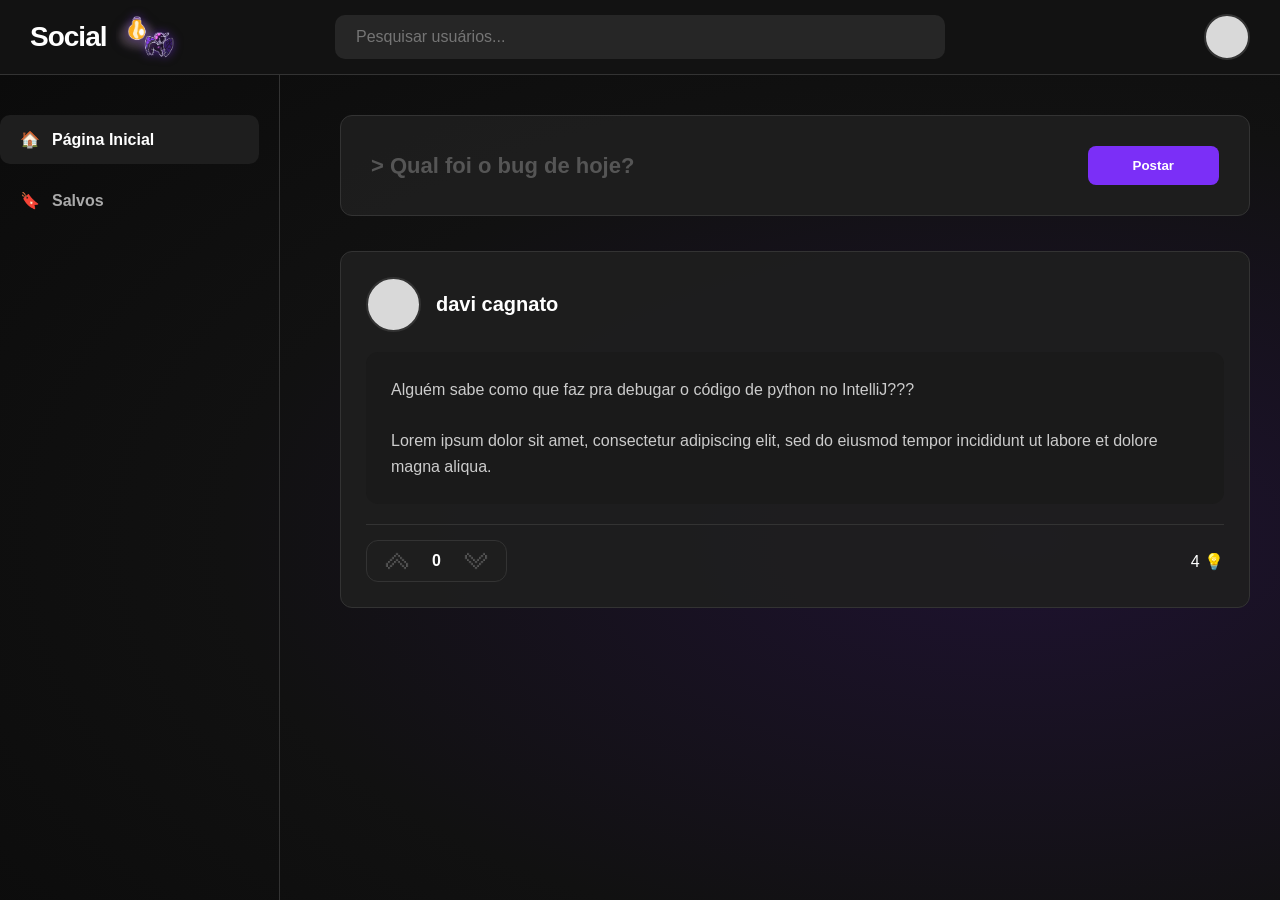
==== commit dbaf8565: "implementando a persistencia das fotos de perfil" ====
--- a/public/home/index.html
+++ b/public/home/index.html
@@ -15,8 +15,8 @@
                 <img src="../img/bitLampada.png" alt="Bug BitSocial" class="logo-icon-img">
             </a>
             <div class="search-section">
-                <input type="text" placeholder="Pesquisar usuários..." class="search-bar" id="main-search">
-                <div class="search-results" id="search-results"></div>
+                <input type="text" placeholder="Pesquisar usuários..." class="search-bar" id="search-bar">
+                <div id="search-results" class="search-results-box"></div> 
             </div>
             <a href="../perfil/perfil.html" class="user-section user-link">
                 <div class="header-user-avatar" id="header-avatar"></div>
@@ -39,30 +39,38 @@
             </nav>
 
             <section class="feed-section">
-                <div class="create-post-card" id="create-post-card">
-                    <div class="create-post-top">
-                        <h2 class="post-prompt">> Qual foi o bug de hoje?</h2>
-                        <button class="btn-postar" id="btn-toggle-post" type="button">Postar</button>
-                    </div>
-
-                    <form class="post-composer is-hidden" id="post-composer-form">
-                        <textarea
-                            id="post-content"
-                            class="composer-input"
-                            maxlength="500"
-                            placeholder="Compartilhe seu bug, dica ou duvida com a comunidade..."
-                        ></textarea>
-
-                        <div class="composer-actions">
-                            <span class="composer-counter" id="post-counter">0/500</span>
-                            <button class="btn-cancel-post" id="btn-cancel-post" type="button">Cancelar</button>
-                            <button class="btn-send-post" id="btn-send-post" type="submit">Publicar</button>
-                        </div>
-                    </form>
+                <div class="create-post-card">
+                    <h2 class="post-prompt">> Qual foi o bug de hoje?</h2>
+                    <button class="btn-postar">Postar</button>
                 </div>
 
-                <div class="feed-scroll" id="feed-scroll">
-                    <p class="feed-loading">Carregando posts...</p>
+                <div class="feed-scroll">
+                    <article class="post-card">
+                        <header class="post-header">
+                            <div class="post-user-avatar"></div>
+                            <span class="post-user-name">davi cagnato</span>
+                        </header>
+                        
+                        <div class="post-content-box">
+                            <p class="post-text">
+                                Alguém sabe como que faz pra debugar o código de python no IntelliJ??? <br><br>
+                                Lorem ipsum dolor sit amet, consectetur adipiscing elit, sed do eiusmod tempor incididunt ut labore et dolore magna aliqua.
+                            </p>
+                        </div>
+
+                        <footer class="post-footer">
+                            <div class="post-votes">
+                                <div class="vote-arrow upvote" aria-label="Upvote"></div>
+                                <span class="vote-count">0</span>
+                                <div class="vote-arrow downvote" aria-label="Downvote"></div>
+                            </div>
+                            <div class="post-reactions">
+                                <span class="reaction-count">4</span>
+                                <span class="reaction-icon">💡</span>
+                            </div>
+
+                        </footer>
+                    </article>
                 </div>
             </section>
         </div>
--- a/public/home/style.css
+++ b/public/home/style.css
@@ -1,4 +1,4 @@
-/* 1. Importação da Fonte Orbitron e Reset de Base */
+/* 1. Importação e Variáveis (Mantidas) */
 @import url("https://fonts.googleapis.com/css2?family=Orbitron:wght@400..900&display=swap");
 
 :root {
@@ -8,681 +8,198 @@
   --accent-purple: #7b2ff7;
   --text-white: #ffffff;
   --text-label: #a0a0a0;
-  --border-color: #333; /* Cor das bordas finas */
-  --upvote-color: #ff4d4d; /* Vermelho para Upvote */
-  --downvote-color: #7b2ff7; /* Roxo para Downvote */
-}
-
-/* 2. Configurações Base do Projeto */
+  --border-color: #333; 
+  --upvote-color: #ff4d4d; 
+  --downvote-color: #7b2ff7; 
+}
+
+/* 2. Configurações Base */
 * {
     margin: 0;
     padding: 0;
     box-sizing: border-box;
-    font-family: "Orbitron", sans-serif; /* Identidade SocialBit */
+    font-family: "Orbitron", sans-serif; 
 }
 
 body.dark-theme {
-    /* Fundo radial geométrico padronizado */
     background: radial-gradient(ellipse at 80% 60%, #1e1230 0%, #111 55%, #0a0a0a 100%);
     color: var(--text-white);
     height: 100vh;
-    min-height: 100dvh;
     display: flex;
     flex-direction: column;
     overflow: hidden;
 }
 
-/* Acessibilidade de toque */
-button,
-.nav-item,
-.search-result-item,
-.post-menu-trigger,
-.post-menu-item,
-.post-action-btn {
-    touch-action: manipulation;
-    -webkit-tap-highlight-color: rgba(123, 47, 247, 0.2);
-}
-
-@media (pointer: coarse) {
-    .search-bar,
-    .nav-item,
-    .search-result-item,
-    .post-menu-item,
-    .btn-postar,
-    .btn-cancel-post,
-    .btn-send-post {
-        min-height: 44px;
-    }
-
-    .post-menu-trigger,
-    .post-action-btn {
-        min-width: 44px;
-        min-height: 44px;
-    }
-}
-
-/* --- CABEÇALHO --- */
+/* --- CABEÇALHO (Largura 1400px | Altura 75px) --- */
 .app-header {
     background-color: #121212;
     border-bottom: 1px solid var(--border-color);
-    padding: 0 20px;
-    height: 65px;
+    padding: 0 30px;
+    height: 75px; /* Maior presença */
     display: flex;
     align-items: center;
     flex-shrink: 0;
+    z-index: 1000;
 }
 
 .header-container {
     width: 100%;
-    max-width: 1200px;
+    max-width: 1400px; /* Expandido */
     margin: 0 auto;
     display: flex;
     justify-content: space-between;
     align-items: center;
-    gap: 14px;
-    min-width: 0;
-}
-
-.logo-section { 
-    display: flex; 
-    align-items: center; 
-    gap: 8px; 
-    text-decoration: none; 
-    min-width: 0;
-}
-
-.user-link,
-.user-section {
-    display: inline-flex;
-    flex: 0 0 auto;
-}
-
-.logo-text { 
-    font-size: 26px; 
-    font-weight: 900; 
-    color: #fff; 
-    letter-spacing: -1px; 
-    white-space: nowrap;
-}
-
-.logo-icon-img { 
-    height: 38px; 
-    width: auto; 
-    filter: drop-shadow(0 0 5px rgba(123, 47, 247, 0.5)); 
+}
+
+.logo-section { display: flex; align-items: center; gap: 10px; text-decoration: none; flex: 1; }
+.logo-text { font-size: 28px; font-weight: 900; color: #fff; letter-spacing: -1px; }
+.logo-icon-img { height: 44px; width: auto; filter: drop-shadow(0 0 5px rgba(123, 47, 247, 0.5)); }
+
+/* BUSCA REDIMENSIONADA */
+.search-section {
+    position: relative;
+    width: 450px; /* Mais larga */
+    flex: 2;
+    display: flex;
+    justify-content: center;
 }
 
 .search-bar {
     background-color: var(--input-bg);
-    border: none;
-    border-radius: 8px;
-    padding: 10px 15px;
+    border: 1px solid transparent;
+    border-radius: 10px;
+    padding: 12px 20px;
     color: #fff;
-    width: min(350px, 100%);
+    width: 100%;
     outline: none;
-}
-
-.search-section {
-    position: relative;
-    flex: 1;
-    max-width: 420px;
-    min-width: 0;
-}
-
-.search-results {
+    font-size: 16px;
+    transition: 0.3s;
+}
+
+.search-bar:focus { border-color: var(--accent-purple); box-shadow: 0 0 10px rgba(123, 47, 247, 0.2); }
+
+.search-results-box {
     position: absolute;
-    top: calc(100% + 8px);
+    top: 110%;
     left: 0;
     width: 100%;
-    max-height: 290px;
+    background-color: #181818;
+    border: 1px solid var(--border-color);
+    border-radius: 8px;
+    display: none;
+    max-height: 350px;
     overflow-y: auto;
-    display: none;
-    flex-direction: column;
-    background: #090909;
-    border: 1px solid #2e2e2e;
-    border-radius: 12px;
-    box-shadow: 0 14px 28px rgba(0, 0, 0, 0.35);
-    z-index: 15;
-}
-
-.search-results.is-visible {
-    display: flex;
-}
-
-.search-result-item {
-    width: 100%;
-    background: transparent;
-    border: none;
-    color: #e3e3e3;
-    text-align: left;
-    padding: 12px 14px;
-    border-bottom: 1px solid #1c1c1c;
-    cursor: pointer;
-    display: flex;
-    flex-direction: column;
-    gap: 3px;
-}
-
-.search-result-item:last-child {
-    border-bottom: none;
-}
-
-.search-result-item:hover {
-    background: #151515;
-}
-
-.search-result-username {
-    font-weight: 700;
-    color: #ffffff;
-}
-
-.search-result-name {
-    font-size: 12px;
-    color: #9f9f9f;
-    font-family: sans-serif;
-}
-
-.search-result-empty {
-    padding: 12px 14px;
-    color: #9f9f9f;
-    font-size: 13px;
-}
-
-/* Alinhamento do Avatar no Cabeçalho */
+    z-index: 2000;
+    box-shadow: 0 10px 25px rgba(0,0,0,0.6);
+}
+
+.search-item { padding: 15px; border-bottom: 1px solid #222; cursor: pointer; }
+.search-item:hover { background-color: #252525; }
+.search-item strong { display: block; color: var(--accent-purple); font-size: 15px; }
+
+/* AVATAR DO HEADER */
+.user-section { flex: 1; display: flex; justify-content: flex-end; }
 .header-user-avatar { 
-    width: 38px; 
-    height: 38px; 
+    width: 46px; /* Maior */
+    height: 46px; 
     background-color: #D9D9D9; 
     border-radius: 50%; 
     background-size: cover; 
     background-position: center;
-    border: 2px solid var(--border-color); /* Bordas do avatar */
-}
-
-/* --- GRID DA HOME --- */
+    border: 2px solid var(--border-color);
+    flex-shrink: 0;
+}
+
+/* --- GRID PRINCIPAL (Recalibrado) --- */
 .main-content { 
     flex-grow: 1; 
     width: 100%; 
-    max-width: 1200px; 
+    max-width: 1400px; /* Expandido */
     margin: 0 auto; 
     height: 100%; 
-    min-height: 0;
-    overflow-x: hidden;
 }
 
 .home-grid { 
     display: grid; 
-    grid-template-columns: minmax(180px, 240px) minmax(0, 1fr); /* Sidebar estreita e Feed largo */
-    gap: 20px; 
+    grid-template-columns: 280px 1fr; /* Sidebar mais imponente */
+    gap: 30px; 
     height: 100%; 
-    min-height: 0;
-}
-
-/* --- SIDEBAR DE NAVEGAÇÃO --- */
+}
+
+/* SIDEBAR */
 .nav-sidebar { 
-    padding-top: 30px; 
-    border-right: 1px solid var(--border-color); /* Borda lateral */
+    padding-top: 40px; 
+    border-right: 1px solid var(--border-color); 
     display: flex; 
     flex-direction: column; 
-    gap: 10px; 
-    padding-right: 15px; 
-    min-width: 0;
+    gap: 12px; 
+    padding-right: 20px; 
 }
 
 .nav-item { 
-    padding: 12px 15px; 
-    border-radius: 8px; 
+    padding: 15px 20px; 
+    border-radius: 10px; 
     cursor: pointer; 
     display: flex; 
     align-items: center; 
-    gap: 10px; 
+    gap: 12px; 
     font-weight: 600; 
+    font-size: 16px; /* Texto maior */
     color: #aaa; 
     transition: 0.2s; 
 }
 
-.nav-item.active { 
-    background-color: #1e1e1e; /* Fundo do item ativo */
-    color: #fff; 
-}
-
-.nav-item:hover { 
-    background-color: #1a1a1a; 
-    color: #fff; 
-}
-
-.nav-placeholder { 
-    height: 45px; 
-    background-color: #1e1e1e; 
-    border-radius: 8px; 
-    opacity: 0.3; 
-    margin-top: 5px; 
-}
-
-/* --- FEED SECTION --- */
-.feed-section { 
-    padding: 30px 20px; 
-    display: flex; 
-    flex-direction: column; 
-    gap: 30px; 
-    overflow: hidden; 
-    min-height: 0;
-    min-width: 0;
-}
-
-.feed-scroll { 
-    display: flex; 
-    flex-direction: column; 
-    gap: 25px; 
-    overflow-y: auto; 
-    overflow-x: hidden;
-    padding-right: 10px; 
-    flex: 1;
-    min-height: 0;
-    scrollbar-width: none; 
-}
-
+.nav-item.active { background-color: #1e1e1e; color: #fff; }
+
+/* FEED */
+.feed-section { padding: 40px 30px; display: flex; flex-direction: column; gap: 35px; overflow: hidden; }
+.feed-scroll { display: flex; flex-direction: column; gap: 30px; overflow-y: auto; scrollbar-width: none; }
 .feed-scroll::-webkit-scrollbar { display: none; }
 
-.feed-loading,
-.feed-empty {
-    background-color: var(--card-bg);
-    border: 1px dashed var(--border-color);
-    border-radius: 12px;
-    padding: 22px;
-    color: #9d9d9d;
-    text-align: center;
-    font-size: 14px;
-    letter-spacing: 0.3px;
-}
-
-/* BOX DE CRIAR POST (Restaurado) */
+/* CARDS DE POST (Mantendo TODA a sua lógica estética) */
 .create-post-card { 
     background-color: var(--card-bg); 
     border-radius: 12px; 
-    padding: 25px; 
+    padding: 30px; 
     display: flex; 
-    flex-direction: column;
-    gap: 14px;
-    border: 1px solid var(--border-color); /* Borda fina */
-}
-
-.create-post-top {
-    display: flex;
-    justify-content: space-between;
-    align-items: center;
-    gap: 16px;
-}
-
-.post-composer {
-    display: flex;
-    flex-direction: column;
-    gap: 10px;
-}
-
-.post-composer.is-hidden {
-    display: none;
-}
-
-.composer-input {
-    width: 100%;
-    min-height: 120px;
-    resize: vertical;
-    padding: 14px;
-    border-radius: 10px;
-    border: 1px solid #3a3a3a;
-    background: #151515;
-    color: #f0f0f0;
-    font-family: sans-serif;
-    font-size: 14px;
-    line-height: 1.45;
-    outline: none;
-    transition: border-color 0.2s ease, box-shadow 0.2s ease;
-}
-
-.composer-input:focus {
-    border-color: var(--accent-purple);
-    box-shadow: 0 0 0 2px rgba(123, 47, 247, 0.22);
-}
-
-.composer-actions {
-    display: flex;
-    align-items: center;
-    justify-content: flex-end;
-    gap: 10px;
-}
-
-.composer-counter {
-    margin-right: auto;
-    color: #8c8c8c;
-    font-size: 12px;
-    letter-spacing: 0.2px;
-}
-
-.btn-cancel-post,
-.btn-send-post {
-    border: 1px solid transparent;
-    border-radius: 8px;
-    padding: 8px 16px;
-    font-weight: 700;
-    cursor: pointer;
-    transition: 0.2s;
-}
-
-.btn-cancel-post {
-    background: #222;
-    color: #d1d1d1;
-    border-color: #3d3d3d;
-}
-
-.btn-cancel-post:hover {
-    background: #2a2a2a;
-}
-
-.btn-send-post {
-    background: var(--accent-purple);
-    color: #fff;
-}
-
-.btn-send-post:hover {
-    background: #6a2ee0;
-}
-
-.btn-send-post:disabled,
-.btn-send-post.is-sending {
-    opacity: 0.7;
-    cursor: not-allowed;
-}
-
-.post-prompt { 
-    font-size: 20px; 
-    color: #555; 
-    font-weight: 700; 
-}
+    justify-content: space-between; 
+    align-items: center; 
+    border: 1px solid var(--border-color); 
+}
+
+.post-prompt { font-size: 22px; color: #555; font-weight: 700; }
 
 .btn-postar { 
-    background-color: var(--accent-purple); 
-    color: #fff; 
-    border: none; 
-    padding: 10px 40px; 
-    border-radius: 8px; 
-    font-weight: 700; 
-    cursor: pointer; 
-    transition: 0.2s; 
-}
-
-.btn-postar:hover { 
-    background-color: #6a2ee0; 
-    transform: translateY(-2px); 
-}
-
-.btn-postar.is-disabled {
-    opacity: 0.6;
-}
-
-/* --- CARDS DE POST (Restaurados e Padronizados) --- */
+    background-color: var(--accent-purple); color: #fff; border: none; 
+    padding: 12px 45px; border-radius: 8px; font-weight: 700; cursor: pointer; transition: 0.2s; 
+}
+
 .post-card { 
-    background-color: var(--card-bg); /* Fundo do card */
-    border-radius: 12px; 
-    padding: 20px; 
-    display: flex; 
-    flex-direction: column; 
-    gap: 15px; 
-    border: 1px solid var(--border-color); /* Borda fina */
-    min-width: 0;
-    max-width: 100%;
-}
-
-.post-card.post-enter {
-    opacity: 0;
-    transform: translateY(12px);
-    animation: post-enter 0.35s ease forwards;
-}
-
-.post-card.is-removing {
-    animation: post-remove 0.24s ease forwards;
-}
-
-.post-header { 
-    display: flex; 
-    justify-content: space-between;
-    align-items: center; 
-    gap: 12px; 
-}
-
-.post-header-actions {
-    display: flex;
-    align-items: center;
-    gap: 8px;
-    margin-left: auto;
-}
-
-.post-menu-wrapper {
-    position: relative;
-}
-
-.post-menu-trigger {
-    width: 36px;
-    height: 36px;
-    border-radius: 50%;
-    border: 1px solid #343434;
-    background: #151515;
-    color: #d4d4d4;
-    font-size: 18px;
-    line-height: 1;
-    cursor: pointer;
-    display: grid;
-    place-items: center;
-    transition: border-color 0.2s ease, background-color 0.2s ease;
-}
-
-.post-menu-trigger:hover {
-    border-color: #5a5a5a;
-    background: #202020;
-}
-
-.post-menu-content {
-    position: absolute;
-    top: calc(100% + 10px);
-    right: 0;
-    min-width: 210px;
-    max-width: calc(100vw - 24px);
-    display: none;
-    flex-direction: column;
-    gap: 3px;
-    padding: 10px;
-    border-radius: 14px;
-    border: 1px solid #343434;
-    background: #050505;
-    box-shadow: 0 16px 30px rgba(0, 0, 0, 0.42), 0 0 0 1px rgba(255, 255, 255, 0.04) inset;
-    z-index: 8;
-}
-
-.post-menu-wrapper.open .post-menu-content {
-    display: flex;
-}
-
-.post-menu-item {
-    width: 100%;
-    border: 1px solid transparent;
-    border-radius: 10px;
-    background: transparent;
-    color: #dfdfdf;
-    display: flex;
-    align-items: center;
-    gap: 10px;
-    text-align: left;
-    padding: 10px 12px;
-    font-weight: 700;
-    cursor: pointer;
-    transition: background-color 0.2s ease, border-color 0.2s ease;
-}
-
-.post-menu-item:hover {
-    background: #151515;
-    border-color: #2d2d2d;
-}
-
-.post-menu-item.danger {
-    color: #ffb4b4;
-}
-
-.post-menu-item.danger:hover {
-    border-color: #5b2a2a;
-    background: #200d0d;
-}
-
-.post-menu-item.danger.is-loading {
-    opacity: 0.72;
-    cursor: not-allowed;
-}
-
-.menu-item-icon {
-    width: 18px;
-    display: inline-flex;
-    justify-content: center;
-    opacity: 0.85;
-}
-
-.post-user-meta {
-    display: flex;
-    align-items: center;
-    gap: 12px;
-    min-width: 0;
-}
-
-.post-user-avatar { 
-    width: 45px; 
-    height: 45px; 
-    background-color: #D9D9D9; 
-    border-radius: 50%; 
-    border: 2px solid var(--border-color);
-}
-
-.post-user-name { 
-    font-weight: 700; 
-    font-size: 18px; 
-    color: #fff; 
-    overflow-wrap: anywhere;
-    word-break: break-word;
-}
-
-.post-content-box { 
-    background-color: #1a1a1a; 
-    border-radius: 12px; 
-    padding: 20px; 
-    min-width: 0;
-    overflow: hidden;
-}
-
-.post-text { 
-    font-size: clamp(12px, 1.05vw, 14px); 
-    color: #ccc; 
-    line-height: 1.5; 
-    white-space: pre-wrap;
-    overflow-wrap: anywhere;
-    word-break: break-word;
-    hyphens: auto;
-    font-family: sans-serif; /* Texto em sans-serif para legibilidade */
-}
-
-@media (max-width: 1240px) {
-    .home-grid {
-        grid-template-columns: minmax(150px, 210px) minmax(0, 1fr);
-        gap: 14px;
-    }
-
-    .feed-section {
-        padding: 24px 14px;
-    }
-
-    .nav-item {
-        padding: 10px 12px;
-        font-size: 13px;
-    }
-}
-
-/* --- RODAPÉ DO POST (Ordem e Alinhamento Restaurados) --- */
-.post-footer { 
-    display: flex; 
-    justify-content: space-between;
-    align-items: center; 
-    padding-top: 10px; 
-    border-top: 1px solid var(--border-color); /* Linha divisória fina */
-}
-
-.post-votes {
-    background-color: #1e1e1e; /* Fundo escuro para os votos */
-    padding: 6px 14px;
-    border-radius: 10px;
-    display: flex;
-    align-items: center;
-    gap: 12px;
-    border: 1px solid var(--border-color);
-}
-
-.post-social-actions {
-    display: flex;
-    align-items: center;
-    gap: 8px;
-}
-
-.post-action-btn {
-    width: 34px;
-    height: 34px;
-    border-radius: 50%;
-    border: 1px solid #333;
-    background: #161616;
-    color: #8f9ba8;
-    cursor: pointer;
-    display: grid;
-    place-items: center;
-    font-size: 17px;
-    transition: transform 0.2s ease, border-color 0.2s ease, color 0.2s ease, background-color 0.2s ease;
-}
-
-.post-action-btn:hover {
-    transform: translateY(-1px);
-    border-color: #4a4a4a;
-    color: #dde7f0;
-    background: #1f1f1f;
-}
-
-.post-action-btn:disabled,
-.post-action-btn.is-loading {
-    opacity: 0.65;
-    cursor: not-allowed;
-    transform: none;
-}
-
-.share-action-btn.is-shared {
-    color: #66d4ff;
-    border-color: rgba(102, 212, 255, 0.55);
-}
-
-.save-flag-btn {
-    font-size: 19px;
-}
-
-.save-flag-btn.is-saved {
-    color: #82ebeb;
-    border-color: rgba(130, 235, 235, 0.52);
-    background: #102122;
-}
-
-/* --- ESTILIZAÇÃO E ANIMAÇÃO DAS SETAS --- */
-@keyframes post-enter {
-    to {
-        opacity: 1;
-        transform: translateY(0);
-    }
-}
-
-@keyframes post-remove {
-    to {
-        opacity: 0;
-        transform: translateX(24px) scale(0.98);
-    }
-}
+    background-color: var(--card-bg); border-radius: 12px; padding: 25px; 
+    display: flex; flex-direction: column; gap: 20px; border: 1px solid var(--border-color); 
+}
+
+.post-header { display: flex; align-items: center; gap: 15px; }
+.post-user-avatar { width: 55px; height: 55px; background-color: #D9D9D9; border-radius: 50%; border: 2px solid var(--border-color); }
+.post-user-name { font-weight: 700; font-size: 20px; color: #fff; }
+
+.post-content-box { background-color: #1a1a1a; border-radius: 12px; padding: 25px; }
+.post-text { font-size: 16px; color: #ccc; line-height: 1.6; font-family: sans-serif; }
+
+/* RODAPÉ E VOTOS (Animações Restauradas) */
+.post-footer { display: flex; justify-content: space-between; align-items: center; padding-top: 15px; border-top: 1px solid var(--border-color); }
+.post-votes { background-color: #1e1e1e; padding: 8px 18px; border-radius: 12px; display: flex; align-items: center; gap: 15px; border: 1px solid var(--border-color); }
+
+.vote-arrow {
+    width: 24px; height: 24px; background-color: #555; cursor: pointer; transform: rotate(var(--rot)); transition: background-color 0.3s;
+    mask-image: url('../img/pixelarrow.png'); mask-size: contain; mask-repeat: no-repeat;
+    -webkit-mask-image: url('../img/pixelarrow.png'); -webkit-mask-size: contain; -webkit-mask-repeat: no-repeat;
+}
+
+.upvote { --rot: -90deg; }
+.downvote { --rot: 90deg; }
+.vote-arrow.upvoted { background-color: var(--upvote-color) !important; }
+.vote-arrow.downvoted { background-color: var(--downvote-color) !important; }
 
 @keyframes vote-pop {
     0% { transform: rotate(var(--rot)) scale(1); }
@@ -690,507 +207,6 @@
     100% { transform: rotate(var(--rot)) scale(1); }
 }
 
-.animating {
-    animation: vote-pop 0.3s ease-out;
-}
-
-.vote-arrow {
-    width: 20px;
-    height: 20px;
-    background-color: #555; 
-    cursor: pointer;
-    transform: rotate(var(--rot));
-    transition: background-color 0.3s;
-    
-    /* Máscara para a seta pixelada */
-    mask-image: url('../img/pixelarrow.png');
-    mask-size: contain;
-    mask-repeat: no-repeat;
-    mask-position: center;
-    -webkit-mask-image: url('../img/pixelarrow.png');
-    -webkit-mask-size: contain;
-    -webkit-mask-repeat: no-repeat;
-    -webkit-mask-position: center;
-}
-
-/* ORIENTAÇÃO VERTICAL CORRIGIDA */
-.upvote {
-    --rot: -90deg; /* Aponta para CIMA */
-}
-
-.downvote {
-    --rot: 90deg; /* Aponta para BAIXO */
-}
-
-.vote-arrow:hover { background-color: #888; }
-
-/* CORES ATIVAS (Reddit Style) */
-.vote-arrow.upvoted { 
-    background-color: var(--upvote-color); 
-}
-
-.vote-arrow.downvoted { 
-    background-color: var(--downvote-color); 
-}
-
-.vote-count { 
-    font-size: 14px; 
-    font-weight: 700; 
-    color: #fff; 
-    min-width: 20px; 
-    text-align: center; 
-}
-
-@media (max-width: 1180px) {
-    body.dark-theme {
-        overflow-y: auto;
-    }
-
-    .main-content {
-        height: auto;
-        max-width: 100%;
-        padding: 0 14px 20px;
-    }
-
-    .home-grid {
-        grid-template-columns: 1fr;
-        gap: 0;
-        height: auto;
-    }
-
-    .nav-sidebar {
-        border-right: none;
-        border-bottom: 1px solid var(--border-color);
-        padding: 14px 0 12px;
-        flex-direction: row;
-        gap: 8px;
-        overflow-x: auto;
-        scrollbar-width: none;
-    }
-
-    .nav-sidebar::-webkit-scrollbar {
-        display: none;
-    }
-
-    .nav-item {
-        flex: 0 0 auto;
-        white-space: nowrap;
-        font-size: 14px;
-        padding: 10px 12px;
-    }
-
-    .nav-placeholder {
-        display: none;
-    }
-
-    .feed-section {
-        padding: 16px 0 22px;
-        gap: 18px;
-        overflow: visible;
-    }
-
-    .feed-scroll {
-        padding-right: 2px;
-        overflow-y: visible;
-    }
-}
-
-@media (max-width: 980px) {
-    .app-header {
-        height: auto;
-        padding: 8px 10px;
-    }
-
-    .header-container {
-        display: flex;
-        flex-wrap: nowrap;
-        align-items: center;
-        gap: 8px;
-    }
-
-    .logo-section {
-        flex: 0 1 auto;
-        max-width: 46%;
-    }
-
-    .user-link,
-    .user-section {
-        flex: 0 0 auto;
-        justify-self: auto;
-    }
-
-    .search-section {
-        flex: 1 1 auto;
-        min-width: 110px;
-        max-width: none;
-        width: auto;
-    }
-
-    .search-bar,
-    .search-results {
-        width: 100%;
-    }
-
-    .logo-text {
-        font-size: clamp(16px, 4.2vw, 22px);
-    }
-
-    .logo-icon-img {
-        height: clamp(22px, 4.8vw, 32px);
-    }
-
-    .header-user-avatar {
-        width: clamp(30px, 4.6vw, 34px);
-        height: clamp(30px, 4.6vw, 34px);
-    }
-
-    .search-bar {
-        padding: 8px 10px;
-        font-size: clamp(12px, 2.1vw, 14px);
-    }
-}
-
-@media (max-width: 720px) {
-    .main-content {
-        padding: 0 10px 18px;
-    }
-
-    .logo-text {
-        font-size: 22px;
-    }
-
-    .logo-icon-img {
-        height: 32px;
-    }
-
-    .create-post-top {
-        flex-wrap: wrap;
-    }
-
-    .btn-postar {
-        width: 100%;
-    }
-
-    .composer-actions {
-        flex-wrap: wrap;
-    }
-
-    .btn-cancel-post,
-    .btn-send-post {
-        flex: 1;
-    }
-
-    .post-header {
-        flex-wrap: wrap;
-    }
-
-    .post-user-meta {
-        width: 100%;
-    }
-
-    .post-header-actions {
-        width: auto;
-        justify-content: flex-end;
-    }
-
-    .create-post-card,
-    .post-card {
-        padding: 16px;
-    }
-
-    .post-footer {
-        flex-wrap: wrap;
-        gap: 10px;
-    }
-
-    .post-social-actions {
-        margin-left: auto;
-    }
-
-    .post-menu-content {
-        right: -4px;
-        min-width: 188px;
-    }
-}
-
-@media (max-width: 520px) {
-    .app-header {
-        padding: 9px 10px;
-    }
-
-    .main-content {
-        padding: 0 8px 14px;
-    }
-
-    .post-prompt {
-        font-size: 16px;
-    }
-
-    .composer-counter {
-        width: 100%;
-        margin-right: 0;
-    }
-
-    .btn-cancel-post,
-    .btn-send-post {
-        width: 100%;
-    }
-
-    .post-votes {
-        width: 100%;
-        justify-content: center;
-    }
-
-    .post-menu-content {
-        min-width: 172px;
-    }
-}
-
-@media (max-width: 360px) {
-    .app-header {
-        padding: 8px;
-    }
-
-    .logo-text {
-        font-size: 19px;
-    }
-
-    .logo-icon-img {
-        height: 28px;
-    }
-
-    .header-user-avatar {
-        width: 32px;
-        height: 32px;
-    }
-
-    .search-bar {
-        padding: 9px 11px;
-        font-size: 13px;
-    }
-
-    .main-content {
-        padding: 0 6px 12px;
-    }
-
-    .nav-sidebar {
-        padding: 10px 0;
-        gap: 6px;
-    }
-
-    .nav-item {
-        font-size: 12px;
-        padding: 8px 10px;
-        gap: 6px;
-    }
-
-    .feed-section {
-        gap: 12px;
-        padding: 12px 0 14px;
-    }
-
-    .create-post-card,
-    .post-card {
-        padding: 12px;
-    }
-
-    .post-prompt {
-        font-size: 14px;
-    }
-
-    .btn-postar {
-        padding: 8px 14px;
-        font-size: 13px;
-    }
-
-    .composer-input {
-        min-height: 96px;
-        padding: 10px;
-        font-size: 13px;
-    }
-
-    .btn-cancel-post,
-    .btn-send-post {
-        padding: 9px 12px;
-        font-size: 13px;
-    }
-
-    .post-user-avatar {
-        width: 38px;
-        height: 38px;
-    }
-
-    .post-user-name {
-        font-size: 15px;
-    }
-
-    .post-content-box {
-        padding: 12px;
-    }
-
-    .post-text {
-        font-size: 13px;
-    }
-
-    .post-votes {
-        padding: 5px 10px;
-        gap: 10px;
-    }
-
-    .post-action-btn {
-        width: 30px;
-        height: 30px;
-        font-size: 15px;
-    }
-
-    .post-menu-content {
-        min-width: 160px;
-        padding: 8px;
-    }
-
-    .post-menu-item {
-        padding: 9px 10px;
-        font-size: 12px;
-    }
-}
-
-@media (max-width: 320px) {
-    .app-header {
-        padding: 7px;
-    }
-
-    .header-container {
-        gap: 6px;
-    }
-
-    .logo-text {
-        font-size: 17px;
-    }
-
-    .logo-icon-img {
-        height: 24px;
-    }
-
-    .header-user-avatar {
-        width: 30px;
-        height: 30px;
-    }
-
-    .search-bar {
-        padding: 8px 10px;
-        font-size: 12px;
-    }
-
-    .search-result-item {
-        padding: 10px 11px;
-    }
-
-    .search-result-name {
-        font-size: 11px;
-    }
-
-    .main-content {
-        padding: 0 5px 10px;
-    }
-
-    .nav-sidebar {
-        padding: 8px 0;
-        gap: 5px;
-    }
-
-    .nav-item {
-        font-size: 11px;
-        padding: 7px 8px;
-        gap: 5px;
-    }
-
-    .nav-icon {
-        font-size: 12px;
-    }
-
-    .feed-section {
-        gap: 10px;
-        padding: 10px 0 12px;
-    }
-
-    .create-post-card,
-    .post-card {
-        padding: 10px;
-    }
-
-    .post-prompt {
-        font-size: 13px;
-    }
-
-    .btn-postar {
-        padding: 8px 12px;
-        font-size: 12px;
-    }
-
-    .composer-input {
-        min-height: 88px;
-        padding: 9px;
-        font-size: 12px;
-    }
-
-    .composer-counter {
-        font-size: 11px;
-    }
-
-    .btn-cancel-post,
-    .btn-send-post {
-        padding: 8px 10px;
-        font-size: 12px;
-    }
-
-    .post-user-avatar {
-        width: 34px;
-        height: 34px;
-    }
-
-    .post-user-name {
-        font-size: 14px;
-    }
-
-    .post-content-box {
-        padding: 10px;
-    }
-
-    .post-text {
-        font-size: 12px;
-    }
-
-    .post-footer {
-        gap: 8px;
-    }
-
-    .post-votes {
-        padding: 4px 8px;
-        gap: 8px;
-    }
-
-    .vote-arrow {
-        width: 16px;
-        height: 16px;
-    }
-
-    .vote-count {
-        font-size: 12px;
-    }
-
-    .post-action-btn {
-        width: 28px;
-        height: 28px;
-        font-size: 14px;
-    }
-
-    .post-menu-content {
-        min-width: 148px;
-        padding: 7px;
-    }
-
-    .post-menu-item {
-        padding: 8px 9px;
-        font-size: 11px;
-    }
-}+.animating { animation: vote-pop 0.3s ease-out; }
+
+.vote-count { font-size: 16px; font-weight: 700; color: #fff; min-width: 25px; text-align: center; }
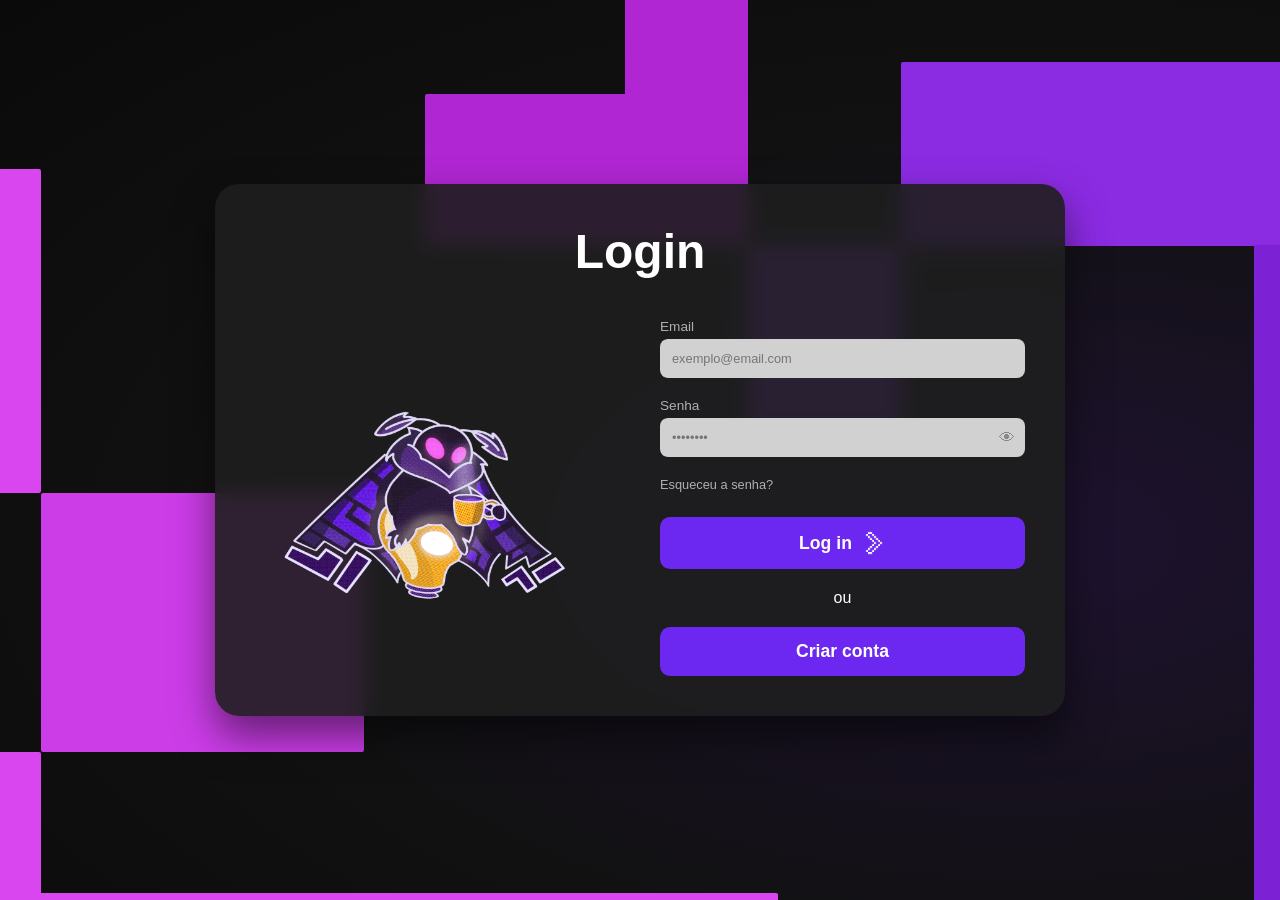
==== commit 65197ed7: "logout implementado Implementando a logica de logout a partir da foto de perfil do usuário no cabeça" ====
--- a/public/home/index.html
+++ b/public/home/index.html
@@ -14,13 +14,20 @@
                 <span class="logo-text">Social</span>
                 <img src="../img/bitLampada.png" alt="Bug BitSocial" class="logo-icon-img">
             </a>
+            
             <div class="search-section">
                 <input type="text" placeholder="Pesquisar usuários..." class="search-bar" id="search-bar">
                 <div id="search-results" class="search-results-box"></div> 
             </div>
-            <a href="../perfil/perfil.html" class="user-section user-link">
+
+            <div class="user-menu-wrapper">
                 <div class="header-user-avatar" id="header-avatar"></div>
-            </a>
+                
+                <div id="user-dropdown" class="dropdown-menu">
+                    <a href="../perfil/perfil.html" class="dropdown-item">Acessar Perfil</a>
+                    <button id="btn-logout-trigger" class="dropdown-item logout-style">Sair</button>
+                </div>
+            </div>
         </div>
     </header>
 
@@ -68,7 +75,6 @@
                                 <span class="reaction-count">4</span>
                                 <span class="reaction-icon">💡</span>
                             </div>
-
                         </footer>
                     </article>
                 </div>
@@ -76,6 +82,17 @@
         </div>
     </main>
 
+    <div id="logout-modal" class="modal-overlay">
+        <div class="modal-content">
+            <h3>Deseja mesmo sair?</h3>
+            <p>Você precisará fazer login novamente para postar e votar.</p>
+            <div class="modal-actions">
+                <button id="confirm-logout" class="btn-confirm">Sim, Sair</button>
+                <button id="cancel-logout" class="btn-cancel">Cancelar</button>
+            </div>
+        </div>
+    </div>
+
     <script src="script.js"></script>
 </body>
 </html>
--- a/public/home/style.css
+++ b/public/home/style.css
@@ -1,4 +1,4 @@
-/* 1. Importação e Variáveis (Mantidas) */
+/* 1. Importação e Variáveis */
 @import url("https://fonts.googleapis.com/css2?family=Orbitron:wght@400..900&display=swap");
 
 :root {
@@ -11,6 +11,7 @@
   --border-color: #333; 
   --upvote-color: #ff4d4d; 
   --downvote-color: #7b2ff7; 
+  --error-red: #ff4d4d;
 }
 
 /* 2. Configurações Base */
@@ -30,12 +31,12 @@
     overflow: hidden;
 }
 
-/* --- CABEÇALHO (Largura 1400px | Altura 75px) --- */
+/* --- CABEÇALHO (Layout de 3 Colunas para Centralização) --- */
 .app-header {
     background-color: #121212;
     border-bottom: 1px solid var(--border-color);
     padding: 0 30px;
-    height: 75px; /* Maior presença */
+    height: 75px;
     display: flex;
     align-items: center;
     flex-shrink: 0;
@@ -44,45 +45,59 @@
 
 .header-container {
     width: 100%;
-    max-width: 1400px; /* Expandido */
+    max-width: 1400px;
     margin: 0 auto;
     display: flex;
-    justify-content: space-between;
     align-items: center;
 }
 
-.logo-section { display: flex; align-items: center; gap: 10px; text-decoration: none; flex: 1; }
+/* Coluna 1: Logo (Esquerda) */
+.logo-section { 
+    display: flex; 
+    align-items: center; 
+    gap: 10px; 
+    text-decoration: none; 
+    flex: 1; 
+}
 .logo-text { font-size: 28px; font-weight: 900; color: #fff; letter-spacing: -1px; }
 .logo-icon-img { height: 44px; width: auto; filter: drop-shadow(0 0 5px rgba(123, 47, 247, 0.5)); }
 
-/* BUSCA REDIMENSIONADA */
+/* Coluna 2: Busca (Centro Matemático) */
 .search-section {
     position: relative;
-    width: 450px; /* Mais larga */
     flex: 2;
     display: flex;
     justify-content: center;
+    margin: 0 auto;
 }
 
 .search-bar {
     background-color: var(--input-bg);
-    border: 1px solid transparent;
+    border: 1px solid #333; /* Borda levemente visível */
     border-radius: 10px;
     padding: 12px 20px;
     color: #fff;
     width: 100%;
+    max-width: 450px; /* Largura fixa da barra */
     outline: none;
     font-size: 16px;
     transition: 0.3s;
 }
 
-.search-bar:focus { border-color: var(--accent-purple); box-shadow: 0 0 10px rgba(123, 47, 247, 0.2); }
-
+.search-bar:focus { 
+    border-color: var(--accent-purple); 
+    box-shadow: 0 0 10px rgba(123, 47, 247, 0.2); 
+    background-color: #2a2a2a;
+}
+
+/* Caixa de Resultados (Sempre embaixo da barra) */
 .search-results-box {
     position: absolute;
     top: 110%;
-    left: 0;
+    left: 50%;
+    transform: translateX(-50%);
     width: 100%;
+    max-width: 450px;
     background-color: #181818;
     border: 1px solid var(--border-color);
     border-radius: 8px;
@@ -93,16 +108,31 @@
     box-shadow: 0 10px 25px rgba(0,0,0,0.6);
 }
 
-.search-item { padding: 15px; border-bottom: 1px solid #222; cursor: pointer; }
+.search-item { 
+    padding: 15px 20px; 
+    border-bottom: 1px solid #222; 
+    cursor: pointer; 
+    display: flex;
+    flex-direction: column;
+    gap: 4px;
+}
 .search-item:hover { background-color: #252525; }
-.search-item strong { display: block; color: var(--accent-purple); font-size: 15px; }
-
-/* AVATAR DO HEADER */
-.user-section { flex: 1; display: flex; justify-content: flex-end; }
+.search-item strong { display: block; color: var(--accent-purple); font-size: 15px; font-weight: 700; }
+.search-item span { font-size: 13px; color: var(--text-label); }
+
+/* Coluna 3: Avatar (Direita) */
+.user-menu-wrapper { 
+    flex: 1; 
+    display: flex; 
+    justify-content: flex-end; 
+    position: relative;
+    cursor: pointer;
+}
+
 .header-user-avatar { 
-    width: 46px; /* Maior */
+    width: 46px; 
     height: 46px; 
-    background-color: #D9D9D9; 
+    background-color: #333; 
     border-radius: 50%; 
     background-size: cover; 
     background-position: center;
@@ -110,18 +140,18 @@
     flex-shrink: 0;
 }
 
-/* --- GRID PRINCIPAL (Recalibrado) --- */
+/* --- GRID PRINCIPAL --- */
 .main-content { 
     flex-grow: 1; 
     width: 100%; 
-    max-width: 1400px; /* Expandido */
+    max-width: 1400px; 
     margin: 0 auto; 
     height: 100%; 
 }
 
 .home-grid { 
     display: grid; 
-    grid-template-columns: 280px 1fr; /* Sidebar mais imponente */
+    grid-template-columns: 280px 1fr; 
     gap: 30px; 
     height: 100%; 
 }
@@ -144,7 +174,7 @@
     align-items: center; 
     gap: 12px; 
     font-weight: 600; 
-    font-size: 16px; /* Texto maior */
+    font-size: 16px; 
     color: #aaa; 
     transition: 0.2s; 
 }
@@ -156,7 +186,7 @@
 .feed-scroll { display: flex; flex-direction: column; gap: 30px; overflow-y: auto; scrollbar-width: none; }
 .feed-scroll::-webkit-scrollbar { display: none; }
 
-/* CARDS DE POST (Mantendo TODA a sua lógica estética) */
+/* CARDS */
 .create-post-card { 
     background-color: var(--card-bg); 
     border-radius: 12px; 
@@ -180,13 +210,13 @@
 }
 
 .post-header { display: flex; align-items: center; gap: 15px; }
-.post-user-avatar { width: 55px; height: 55px; background-color: #D9D9D9; border-radius: 50%; border: 2px solid var(--border-color); }
+.post-user-avatar { width: 55px; height: 55px; background-color: #333; border-radius: 50%; border: 2px solid var(--border-color); }
 .post-user-name { font-weight: 700; font-size: 20px; color: #fff; }
 
 .post-content-box { background-color: #1a1a1a; border-radius: 12px; padding: 25px; }
 .post-text { font-size: 16px; color: #ccc; line-height: 1.6; font-family: sans-serif; }
 
-/* RODAPÉ E VOTOS (Animações Restauradas) */
+/* VOTOS */
 .post-footer { display: flex; justify-content: space-between; align-items: center; padding-top: 15px; border-top: 1px solid var(--border-color); }
 .post-votes { background-color: #1e1e1e; padding: 8px 18px; border-radius: 12px; display: flex; align-items: center; gap: 15px; border: 1px solid var(--border-color); }
 
@@ -206,7 +236,73 @@
     50% { transform: rotate(var(--rot)) scale(1.4); }
     100% { transform: rotate(var(--rot)) scale(1); }
 }
-
 .animating { animation: vote-pop 0.3s ease-out; }
 
-.vote-count { font-size: 16px; font-weight: 700; color: #fff; min-width: 25px; text-align: center; }+.vote-count { font-size: 16px; font-weight: 700; color: #fff; min-width: 25px; text-align: center; }
+
+/* --- DROPDOWN DO USUÁRIO --- */
+.dropdown-menu {
+    position: absolute;
+    top: 60px;
+    right: 0;
+    background-color: #181818;
+    border: 2px solid var(--accent-purple);
+    border-radius: 10px;
+    width: 200px;
+    display: none;
+    flex-direction: column;
+    overflow: hidden;
+    box-shadow: 0 10px 25px rgba(0,0,0,0.8);
+    z-index: 2000;
+}
+
+.dropdown-item {
+    padding: 15px 20px;
+    color: white;
+    text-decoration: none;
+    font-size: 14px;
+    font-weight: 700;
+    background: none;
+    border: none;
+    text-align: left;
+    cursor: pointer;
+    transition: 0.2s;
+}
+.dropdown-item:hover { background-color: var(--accent-purple); }
+.dropdown-item.logout-style { border-top: 1px solid #333; color: var(--error-red); }
+.dropdown-item.logout-style:hover { background-color: var(--error-red); color: white; }
+
+/* --- MODAL DE CONFIRMAÇÃO --- */
+.modal-overlay {
+    position: fixed;
+    top: 0; left: 0;
+    width: 100%; height: 100%;
+    background-color: rgba(0,0,0,0.85);
+    display: none;
+    justify-content: center;
+    align-items: center;
+    z-index: 3000;
+    backdrop-filter: blur(5px);
+}
+
+.modal-content {
+    background-color: #1e1e1e;
+    border: 2px solid var(--accent-purple);
+    padding: 40px;
+    border-radius: 20px;
+    text-align: center;
+    max-width: 400px;
+    width: 90%;
+    animation: modalPop 0.3s cubic-bezier(0.175, 0.885, 0.32, 1.275);
+}
+
+@keyframes modalPop {
+    from { transform: scale(0.8); opacity: 0; }
+    to { transform: scale(1); opacity: 1; }
+}
+
+.modal-content h3 { font-size: 24px; margin-bottom: 15px; color: var(--accent-purple); }
+.modal-content p { color: #aaa; margin-bottom: 30px; font-size: 14px; }
+.modal-actions { display: flex; gap: 15px; justify-content: center; }
+.btn-confirm { background-color: var(--error-red); color: white; border: none; padding: 12px 25px; border-radius: 8px; font-weight: 700; cursor: pointer; }
+.btn-cancel { background-color: #444; color: white; border: none; padding: 12px 25px; border-radius: 8px; font-weight: 700; cursor: pointer; }
